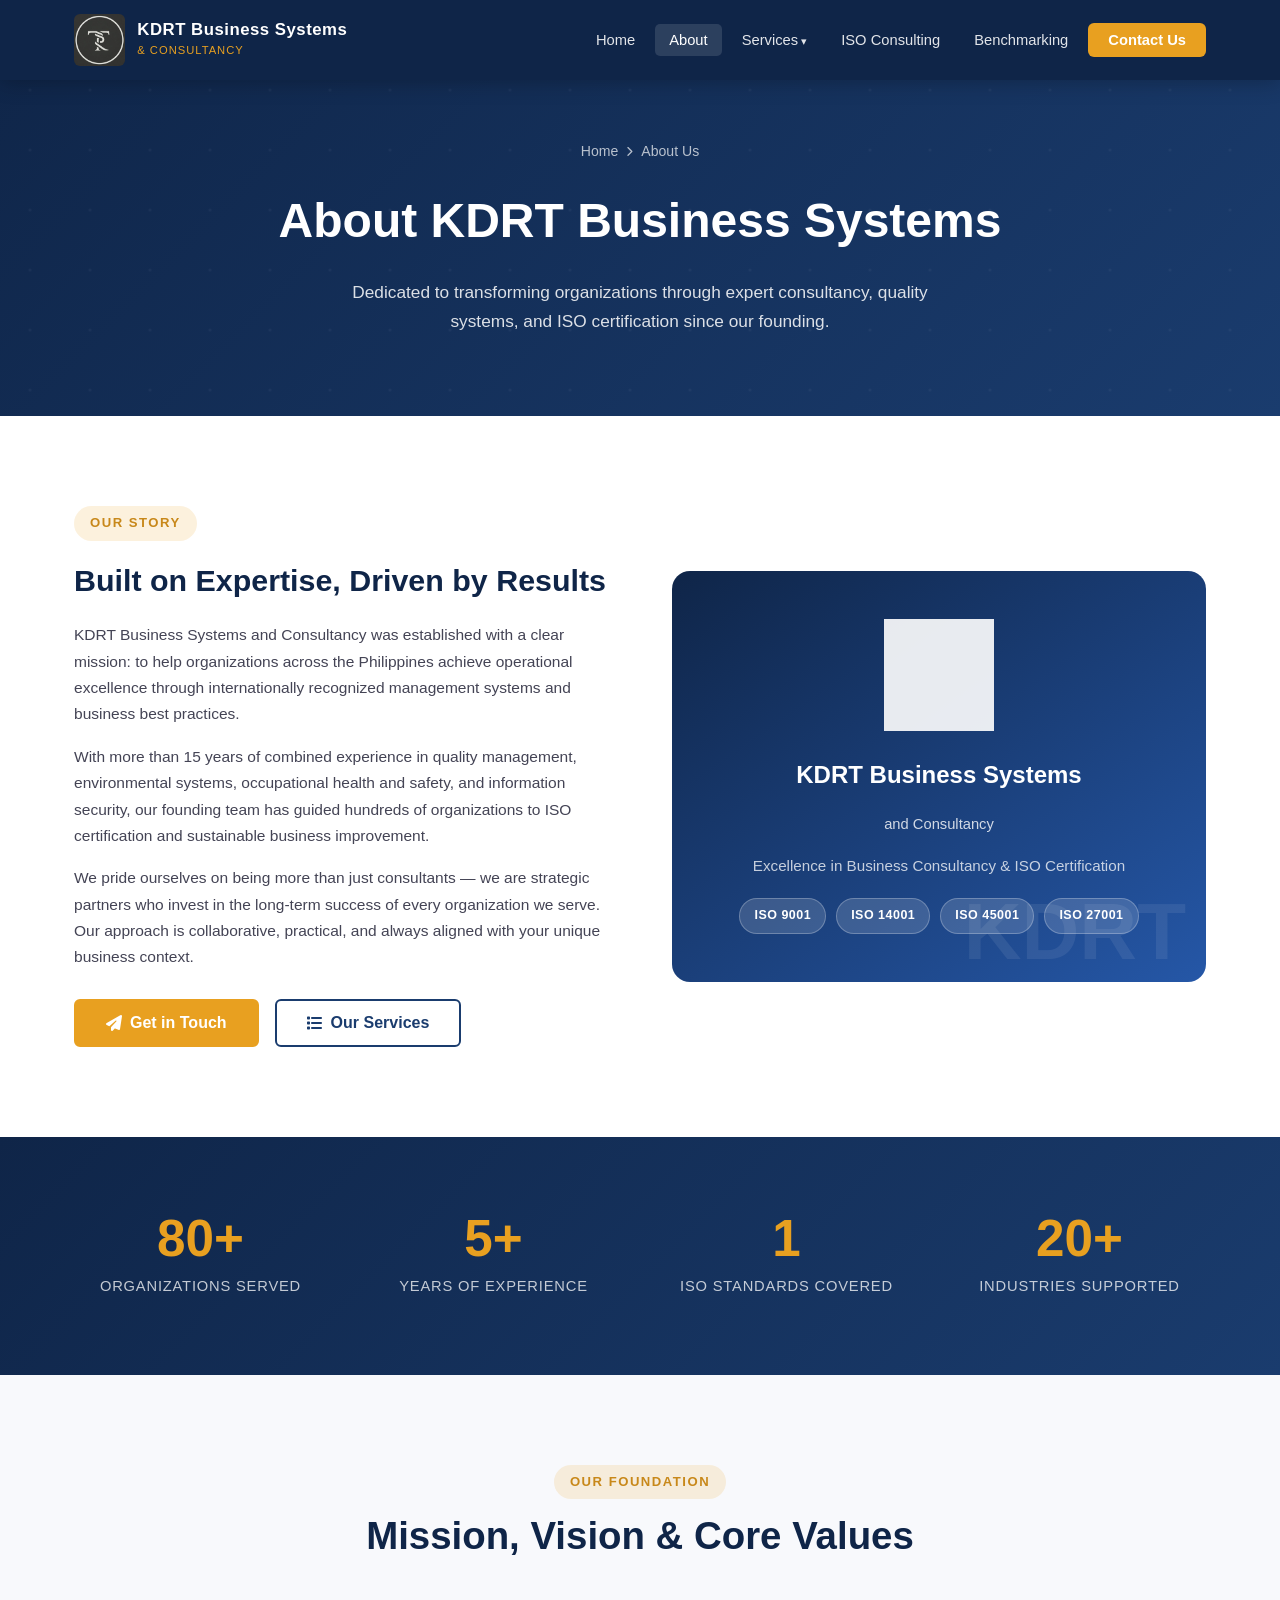
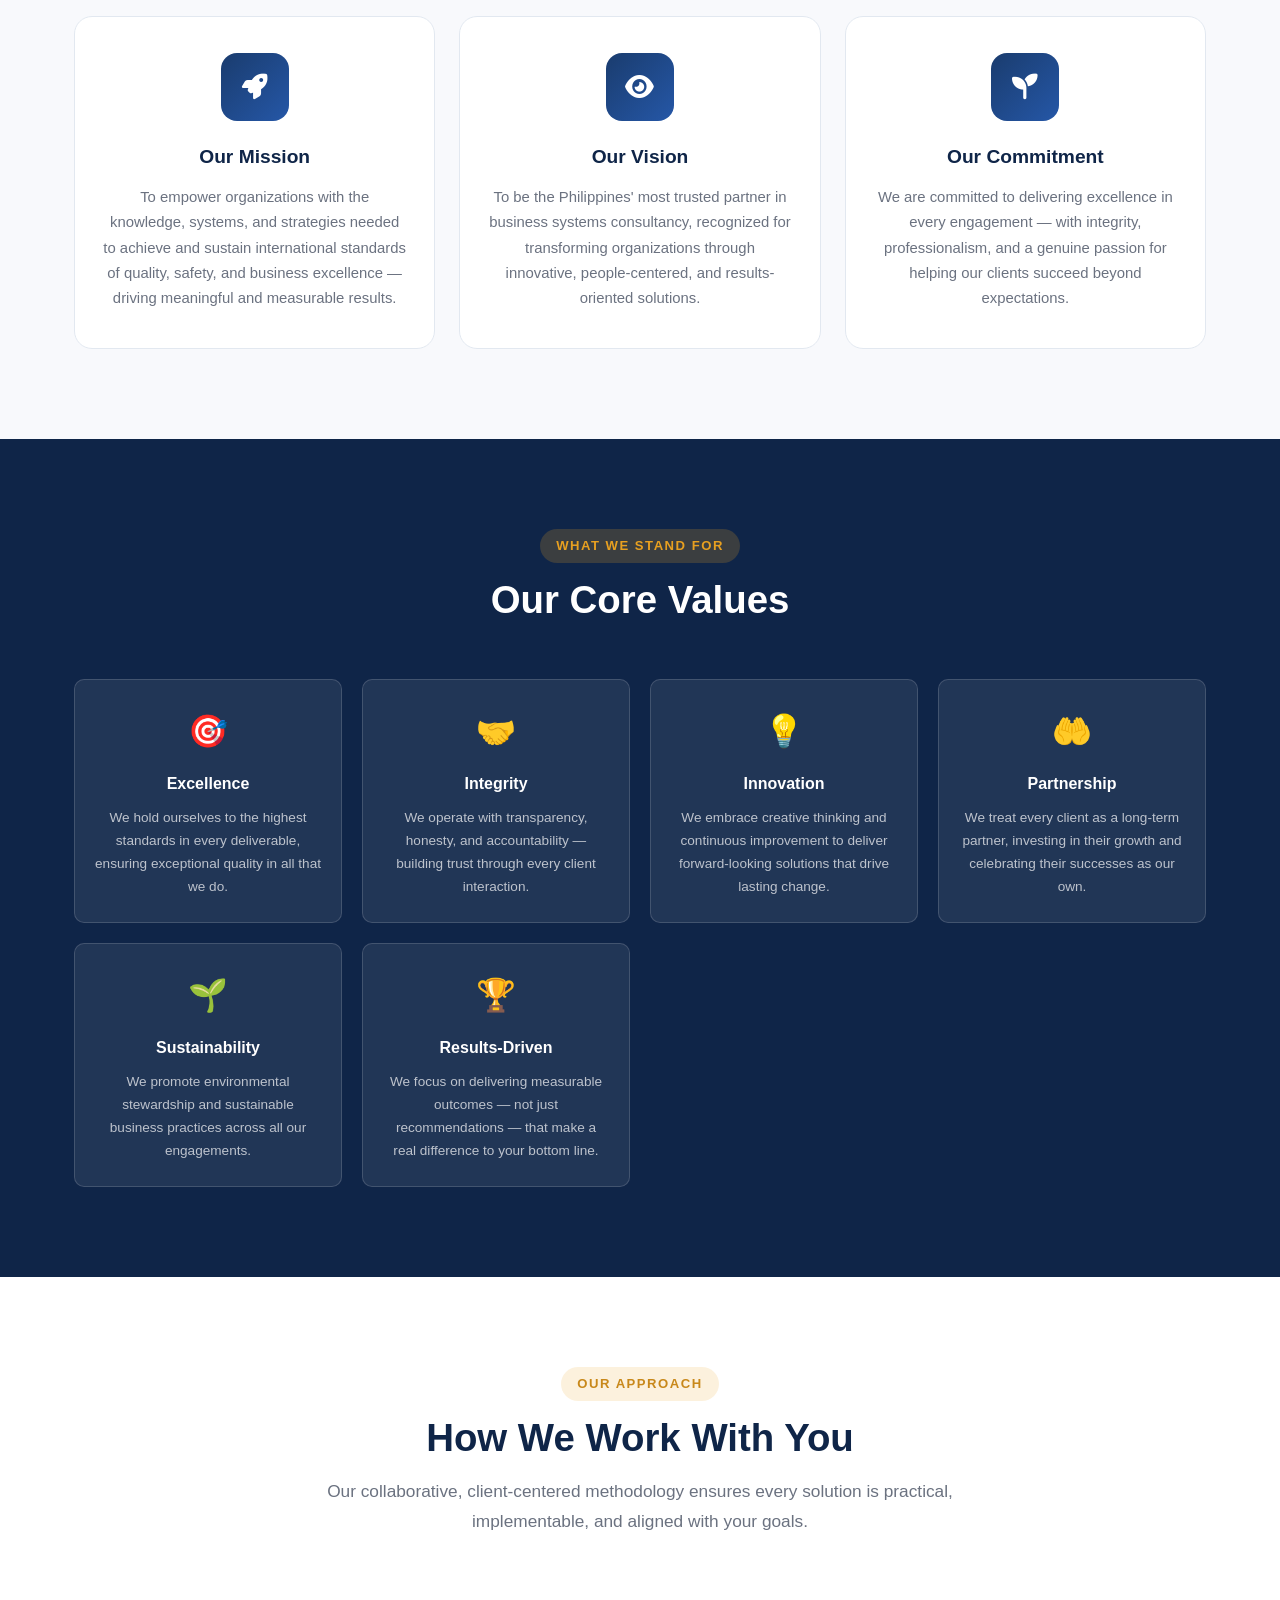
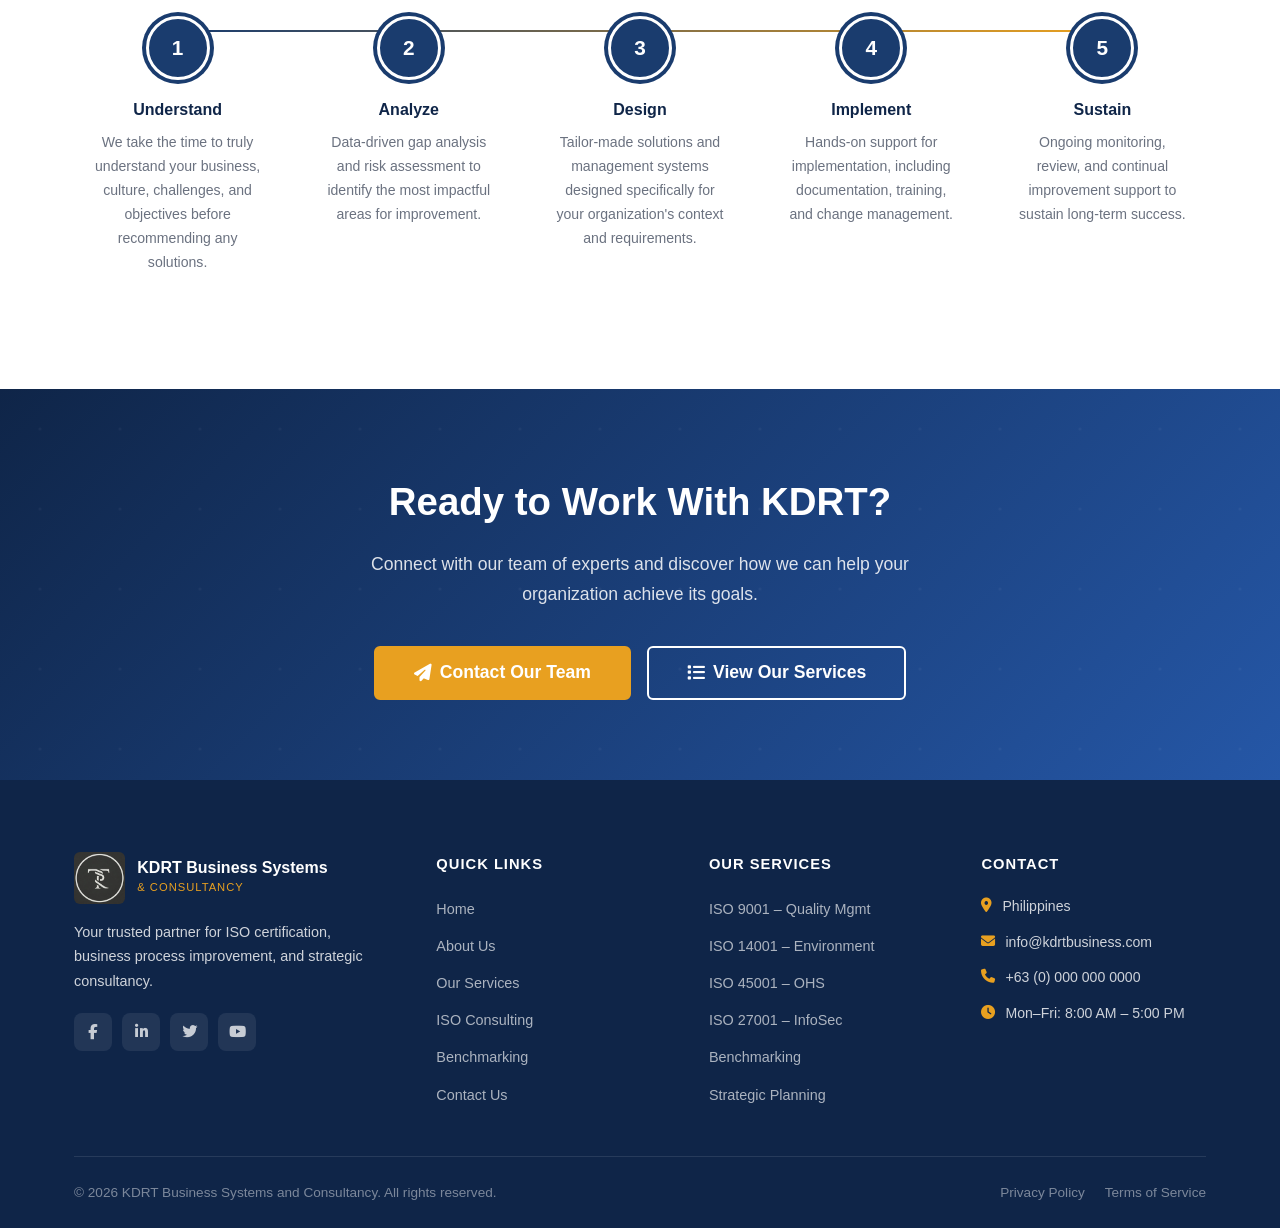
==== about.html @ 34bc0477 "Initial launch: KDRT Business Systems and Consultancy website - index.html: Homepage with hero, serv" ====
<!DOCTYPE html>
<html lang="en">
<head>
    <meta charset="UTF-8">
    <meta name="viewport" content="width=device-width, initial-scale=1.0">
    <title>About Us | KDRT Business Systems and Consultancy</title>
    <meta name="description" content="Learn about KDRT Business Systems and Consultancy — our story, mission, vision, values, and the expert team behind our success.">
    <link rel="icon" type="image/png" href="images/KDlogo.png">
    <link rel="stylesheet" href="css/style.css">
    <link rel="stylesheet" href="https://cdnjs.cloudflare.com/ajax/libs/font-awesome/6.5.0/css/all.min.css">
</head>
<body>

    <!-- NAVBAR -->
    <nav class="navbar solid" id="navbar">
        <div class="container">
            <div class="navbar-inner">
                <a href="index.html" class="navbar-brand">
                    <img src="images/KDlogo.png" alt="KDRT Logo" class="navbar-logo">
                    <div class="navbar-brand-text">
                        <span class="brand-name">KDRT Business Systems</span>
                        <span class="brand-tagline">&amp; Consultancy</span>
                    </div>
                </a>
                <ul class="nav-links">
                    <li><a href="index.html">Home</a></li>
                    <li><a href="about.html" class="active">About</a></li>
                    <li class="nav-item-dropdown">
                        <a href="services.html">Services</a>
                        <ul class="dropdown-menu">
                            <li><a href="services.html">All Services</a></li>
                            <li><a href="iso.html">ISO Certification</a></li>
                            <li><a href="benchmarking.html">Benchmarking</a></li>
                        </ul>
                    </li>
                    <li><a href="iso.html">ISO Consulting</a></li>
                    <li><a href="benchmarking.html">Benchmarking</a></li>
                    <li><a href="contact.html" class="nav-cta">Contact Us</a></li>
                </ul>
                <button class="mobile-menu-btn" aria-label="Toggle menu">
                    <span></span><span></span><span></span>
                </button>
            </div>
        </div>
    </nav>

    <!-- PAGE HERO -->
    <section class="page-hero">
        <div class="container">
            <div class="page-hero-inner">
                <div class="breadcrumb">
                    <a href="index.html">Home</a>
                    <i class="fas fa-chevron-right"></i>
                    <span>About Us</span>
                </div>
                <h1>About KDRT Business Systems</h1>
                <p>Dedicated to transforming organizations through expert consultancy, quality systems, and ISO certification since our founding.</p>
            </div>
        </div>
    </section>

    <!-- OUR STORY -->
    <section class="section">
        <div class="container">
            <div class="story-grid">
                <div class="story-text" data-animate="fadeInLeft">
                    <span class="section-label">Our Story</span>
                    <h2>Built on Expertise, Driven by Results</h2>
                    <p>KDRT Business Systems and Consultancy was established with a clear mission: to help organizations across the Philippines achieve operational excellence through internationally recognized management systems and business best practices.</p>
                    <p>With more than 15 years of combined experience in quality management, environmental systems, occupational health and safety, and information security, our founding team has guided hundreds of organizations to ISO certification and sustainable business improvement.</p>
                    <p>We pride ourselves on being more than just consultants — we are strategic partners who invest in the long-term success of every organization we serve. Our approach is collaborative, practical, and always aligned with your unique business context.</p>
                    <div style="display:flex; gap:16px; margin-top:28px; flex-wrap:wrap;">
                        <a href="contact.html" class="btn btn-primary"><i class="fas fa-paper-plane"></i> Get in Touch</a>
                        <a href="services.html" class="btn btn-outline-primary"><i class="fas fa-list"></i> Our Services</a>
                    </div>
                </div>
                <div data-animate="fadeInRight">
                    <div class="story-visual" style="position:relative; overflow:hidden;">
                        <img src="images/KDlogo.png" alt="KDRT Logo">
                        <h3>KDRT Business Systems</h3>
                        <p style="opacity:0.8; margin-top:6px;">and Consultancy</p>
                        <p style="margin-top:16px; font-size:0.95rem; opacity:0.75;">Excellence in Business Consultancy &amp; ISO Certification</p>
                        <div class="cert-badges">
                            <span class="cert-badge">ISO 9001</span>
                            <span class="cert-badge">ISO 14001</span>
                            <span class="cert-badge">ISO 45001</span>
                            <span class="cert-badge">ISO 27001</span>
                        </div>
                        <span style="font-size:5rem; font-weight:900; color:rgba(255,255,255,0.08); position:absolute; bottom:10px; right:20px; line-height:1;">KDRT</span>
                    </div>
                </div>
            </div>
        </div>
    </section>

    <!-- STATS -->
    <section class="stats-banner">
        <div class="container">
            <div class="stats-grid">
                <div class="stat-item" data-animate="fadeInUp">
                    <span class="stat-number" data-target="200">200+</span>
                    <span class="stat-label">Organizations Served</span>
                </div>
                <div class="stat-item" data-animate="fadeInUp">
                    <span class="stat-number" data-target="15">15+</span>
                    <span class="stat-label">Years of Experience</span>
                </div>
                <div class="stat-item" data-animate="fadeInUp">
                    <span class="stat-number" data-target="4">4</span>
                    <span class="stat-label">ISO Standards Covered</span>
                </div>
                <div class="stat-item" data-animate="fadeInUp">
                    <span class="stat-number" data-target="50">50+</span>
                    <span class="stat-label">Industries Supported</span>
                </div>
            </div>
        </div>
    </section>

    <!-- MISSION / VISION / VALUES -->
    <section class="section section-alt">
        <div class="container">
            <div class="section-header text-center">
                <span class="section-label">Our Foundation</span>
                <h2 class="section-title">Mission, Vision &amp; Core Values</h2>
            </div>
            <div class="mv-grid">
                <div class="mv-card" data-animate="fadeInUp">
                    <div class="mv-icon"><i class="fas fa-rocket"></i></div>
                    <h3>Our Mission</h3>
                    <p>To empower organizations with the knowledge, systems, and strategies needed to achieve and sustain international standards of quality, safety, and business excellence — driving meaningful and measurable results.</p>
                </div>
                <div class="mv-card" data-animate="fadeInUp">
                    <div class="mv-icon"><i class="fas fa-eye"></i></div>
                    <h3>Our Vision</h3>
                    <p>To be the Philippines' most trusted partner in business systems consultancy, recognized for transforming organizations through innovative, people-centered, and results-oriented solutions.</p>
                </div>
                <div class="mv-card" data-animate="fadeInUp">
                    <div class="mv-icon"><i class="fas fa-seedling"></i></div>
                    <h3>Our Commitment</h3>
                    <p>We are committed to delivering excellence in every engagement — with integrity, professionalism, and a genuine passion for helping our clients succeed beyond expectations.</p>
                </div>
            </div>
        </div>
    </section>

    <!-- CORE VALUES -->
    <section class="section section-dark">
        <div class="container">
            <div class="section-header text-center">
                <span class="section-label" style="background:rgba(232,160,32,0.2); color:var(--accent);">What We Stand For</span>
                <h2 class="section-title" style="color:var(--white);">Our Core Values</h2>
            </div>
            <div class="values-grid">
                <div class="value-card" data-animate="fadeInUp">
                    <div class="value-icon">🎯</div>
                    <h4>Excellence</h4>
                    <p>We hold ourselves to the highest standards in every deliverable, ensuring exceptional quality in all that we do.</p>
                </div>
                <div class="value-card" data-animate="fadeInUp">
                    <div class="value-icon">🤝</div>
                    <h4>Integrity</h4>
                    <p>We operate with transparency, honesty, and accountability — building trust through every client interaction.</p>
                </div>
                <div class="value-card" data-animate="fadeInUp">
                    <div class="value-icon">💡</div>
                    <h4>Innovation</h4>
                    <p>We embrace creative thinking and continuous improvement to deliver forward-looking solutions that drive lasting change.</p>
                </div>
                <div class="value-card" data-animate="fadeInUp">
                    <div class="value-icon">🤲</div>
                    <h4>Partnership</h4>
                    <p>We treat every client as a long-term partner, investing in their growth and celebrating their successes as our own.</p>
                </div>
                <div class="value-card" data-animate="fadeInUp">
                    <div class="value-icon">🌱</div>
                    <h4>Sustainability</h4>
                    <p>We promote environmental stewardship and sustainable business practices across all our engagements.</p>
                </div>
                <div class="value-card" data-animate="fadeInUp">
                    <div class="value-icon">🏆</div>
                    <h4>Results-Driven</h4>
                    <p>We focus on delivering measurable outcomes — not just recommendations — that make a real difference to your bottom line.</p>
                </div>
            </div>
        </div>
    </section>

    <!-- OUR APPROACH -->
    <section class="section">
        <div class="container">
            <div class="section-header text-center">
                <span class="section-label">Our Approach</span>
                <h2 class="section-title">How We Work With You</h2>
                <p class="section-desc">Our collaborative, client-centered methodology ensures every solution is practical, implementable, and aligned with your goals.</p>
            </div>
            <div class="process-steps">
                <div class="process-step" data-animate="fadeInUp">
                    <div class="step-number">1</div>
                    <h4>Understand</h4>
                    <p>We take the time to truly understand your business, culture, challenges, and objectives before recommending any solutions.</p>
                </div>
                <div class="process-step" data-animate="fadeInUp">
                    <div class="step-number">2</div>
                    <h4>Analyze</h4>
                    <p>Data-driven gap analysis and risk assessment to identify the most impactful areas for improvement.</p>
                </div>
                <div class="process-step" data-animate="fadeInUp">
                    <div class="step-number">3</div>
                    <h4>Design</h4>
                    <p>Tailor-made solutions and management systems designed specifically for your organization's context and requirements.</p>
                </div>
                <div class="process-step" data-animate="fadeInUp">
                    <div class="step-number">4</div>
                    <h4>Implement</h4>
                    <p>Hands-on support for implementation, including documentation, training, and change management.</p>
                </div>
                <div class="process-step" data-animate="fadeInUp">
                    <div class="step-number">5</div>
                    <h4>Sustain</h4>
                    <p>Ongoing monitoring, review, and continual improvement support to sustain long-term success.</p>
                </div>
            </div>
        </div>
    </section>

    <!-- CTA -->
    <section class="cta-banner">
        <div class="container">
            <div class="cta-banner-inner" data-animate="fadeInUp">
                <h2>Ready to Work With KDRT?</h2>
                <p>Connect with our team of experts and discover how we can help your organization achieve its goals.</p>
                <div class="cta-actions">
                    <a href="contact.html" class="btn btn-primary btn-lg">
                        <i class="fas fa-paper-plane"></i> Contact Our Team
                    </a>
                    <a href="services.html" class="btn btn-outline btn-lg">
                        <i class="fas fa-list"></i> View Our Services
                    </a>
                </div>
            </div>
        </div>
    </section>

    <!-- FOOTER -->
    <footer class="footer">
        <div class="container">
            <div class="footer-grid">
                <div class="footer-brand">
                    <div class="footer-logo-wrap">
                        <img src="images/KDlogo.png" alt="KDRT Logo" class="footer-logo">
                        <div>
                            <div class="footer-brand-name">KDRT Business Systems</div>
                            <div class="footer-brand-sub">&amp; Consultancy</div>
                        </div>
                    </div>
                    <p>Your trusted partner for ISO certification, business process improvement, and strategic consultancy.</p>
                    <div class="footer-social">
                        <a href="#" aria-label="Facebook"><i class="fab fa-facebook-f"></i></a>
                        <a href="#" aria-label="LinkedIn"><i class="fab fa-linkedin-in"></i></a>
                        <a href="#" aria-label="Twitter"><i class="fab fa-twitter"></i></a>
                        <a href="#" aria-label="YouTube"><i class="fab fa-youtube"></i></a>
                    </div>
                </div>
                <div class="footer-col">
                    <h4>Quick Links</h4>
                    <ul class="footer-links">
                        <li><a href="index.html">Home</a></li>
                        <li><a href="about.html">About Us</a></li>
                        <li><a href="services.html">Our Services</a></li>
                        <li><a href="iso.html">ISO Consulting</a></li>
                        <li><a href="benchmarking.html">Benchmarking</a></li>
                        <li><a href="contact.html">Contact Us</a></li>
                    </ul>
                </div>
                <div class="footer-col">
                    <h4>Our Services</h4>
                    <ul class="footer-links">
                        <li><a href="iso.html">ISO 9001 – Quality Mgmt</a></li>
                        <li><a href="iso.html">ISO 14001 – Environment</a></li>
                        <li><a href="iso.html">ISO 45001 – OHS</a></li>
                        <li><a href="iso.html">ISO 27001 – InfoSec</a></li>
                        <li><a href="benchmarking.html">Benchmarking</a></li>
                        <li><a href="services.html">Strategic Planning</a></li>
                    </ul>
                </div>
                <div class="footer-col">
                    <h4>Contact</h4>
                    <div class="footer-contact-items">
                        <div class="footer-contact-item"><i class="fas fa-map-marker-alt"></i><span>Philippines</span></div>
                        <div class="footer-contact-item"><i class="fas fa-envelope"></i><span>info@kdrtbusiness.com</span></div>
                        <div class="footer-contact-item"><i class="fas fa-phone"></i><span>+63 (0) 000 000 0000</span></div>
                        <div class="footer-contact-item"><i class="fas fa-clock"></i><span>Mon–Fri: 8:00 AM – 5:00 PM</span></div>
                    </div>
                </div>
            </div>
            <div class="footer-bottom">
                <span>&copy; 2026 KDRT Business Systems and Consultancy. All rights reserved.</span>
                <div class="footer-bottom-links">
                    <a href="#">Privacy Policy</a>
                    <a href="#">Terms of Service</a>
                </div>
            </div>
        </div>
    </footer>

    <script src="js/main.js"></script>
</body>
</html>
---- css/style.css ----
/* =====================================================
   KDRT Business Systems and Consultancy
   Main Stylesheet
   ===================================================== */

/* === CSS Variables === */
:root {
    --primary: #1a3c6e;
    --primary-dark: #0f2548;
    --primary-light: #2557a7;
    --accent: #e8a020;
    --accent-dark: #c8881a;
    --text-dark: #1a1a2e;
    --text-mid: #444455;
    --text-light: #6b7280;
    --white: #ffffff;
    --off-white: #f8f9fc;
    --border: #e2e8f0;
    --shadow: 0 4px 24px rgba(26, 60, 110, 0.10);
    --shadow-lg: 0 12px 40px rgba(26, 60, 110, 0.16);
    --radius: 10px;
    --radius-lg: 18px;
    --transition: 0.3s ease;
    --navbar-height: 80px;
    --font-main: 'Segoe UI', 'Helvetica Neue', Arial, sans-serif;
}

/* === Reset & Base === */
*, *::before, *::after { box-sizing: border-box; margin: 0; padding: 0; }

html { scroll-behavior: smooth; font-size: 16px; }

body {
    font-family: var(--font-main);
    color: var(--text-dark);
    background: var(--white);
    line-height: 1.7;
    overflow-x: hidden;
}

a { color: inherit; text-decoration: none; transition: color var(--transition); }
img { max-width: 100%; display: block; }
ul { list-style: none; }
button { cursor: pointer; font-family: inherit; }

/* === Utility === */
.container { max-width: 1180px; margin: 0 auto; padding: 0 24px; }
.section { padding: 90px 0; }
.section-sm { padding: 60px 0; }
.section-dark { background: var(--primary-dark); color: var(--white); }
.section-alt { background: var(--off-white); }
.text-center { text-align: center; }
.text-accent { color: var(--accent); }
.text-primary { color: var(--primary); }
.fw-bold { font-weight: 700; }

.btn {
    display: inline-flex;
    align-items: center;
    gap: 8px;
    padding: 14px 30px;
    border-radius: 6px;
    font-size: 1rem;
    font-weight: 600;
    transition: all var(--transition);
    border: 2px solid transparent;
    line-height: 1;
}
.btn-primary {
    background: var(--accent);
    color: var(--white);
    border-color: var(--accent);
}
.btn-primary:hover { background: var(--accent-dark); border-color: var(--accent-dark); transform: translateY(-2px); box-shadow: 0 6px 20px rgba(232,160,32,0.35); }
.btn-outline {
    background: transparent;
    color: var(--white);
    border-color: var(--white);
}
.btn-outline:hover { background: var(--white); color: var(--primary); transform: translateY(-2px); }
.btn-outline-primary {
    background: transparent;
    color: var(--primary);
    border-color: var(--primary);
}
.btn-outline-primary:hover { background: var(--primary); color: var(--white); transform: translateY(-2px); }
.btn-lg { padding: 16px 38px; font-size: 1.1rem; }
.btn-sm { padding: 10px 22px; font-size: 0.9rem; }

/* Section Header */
.section-header { margin-bottom: 56px; }
.section-label {
    display: inline-block;
    background: rgba(232,160,32,0.15);
    color: var(--accent-dark);
    font-size: 0.82rem;
    font-weight: 700;
    letter-spacing: 1.5px;
    text-transform: uppercase;
    padding: 6px 16px;
    border-radius: 30px;
    margin-bottom: 14px;
}
.section-title {
    font-size: clamp(1.8rem, 3vw, 2.5rem);
    font-weight: 800;
    color: var(--primary-dark);
    line-height: 1.2;
    margin-bottom: 16px;
}
.section-desc {
    font-size: 1.08rem;
    color: var(--text-light);
    max-width: 640px;
}
.section-header.text-center .section-desc { margin: 0 auto; }

/* === Animations === */
@keyframes fadeInUp { from { opacity: 0; transform: translateY(30px); } to { opacity: 1; transform: translateY(0); } }
@keyframes fadeInLeft { from { opacity: 0; transform: translateX(-30px); } to { opacity: 1; transform: translateX(0); } }
@keyframes fadeInRight { from { opacity: 0; transform: translateX(30px); } to { opacity: 1; transform: translateX(0); } }
@keyframes fadeIn { from { opacity: 0; } to { opacity: 1; } }
@keyframes slideInRight { from { opacity: 0; transform: translateX(60px); } to { opacity: 1; transform: translateX(0); } }
@keyframes fadeOut { from { opacity: 1; } to { opacity: 0; } }
@keyframes pulse { 0%, 100% { transform: scale(1); } 50% { transform: scale(1.05); } }
@keyframes float { 0%, 100% { transform: translateY(0); } 50% { transform: translateY(-12px); } }

[data-animate] { opacity: 0; }
.animate-fadeInUp { animation: fadeInUp 0.7s ease forwards; }
.animate-fadeInLeft { animation: fadeInLeft 0.7s ease forwards; }
.animate-fadeInRight { animation: fadeInRight 0.7s ease forwards; }
.animate-fadeIn { animation: fadeIn 0.7s ease forwards; }

/* === Navbar === */
.navbar {
    position: fixed;
    top: 0; left: 0; right: 0;
    height: var(--navbar-height);
    z-index: 1000;
    background: transparent;
    transition: background var(--transition), box-shadow var(--transition);
}
.navbar.scrolled, .navbar.solid {
    background: var(--primary-dark);
    box-shadow: 0 2px 20px rgba(0,0,0,0.25);
}
.navbar-inner {
    display: flex;
    align-items: center;
    justify-content: space-between;
    height: var(--navbar-height);
}
.navbar-brand {
    display: flex;
    align-items: center;
    gap: 12px;
}
.navbar-logo {
    height: 52px;
    width: auto;
    border-radius: 6px;
}
.navbar-brand-text { display: flex; flex-direction: column; }
.brand-name {
    font-size: 1.05rem;
    font-weight: 800;
    color: var(--white);
    line-height: 1.2;
    letter-spacing: 0.5px;
}
.brand-tagline {
    font-size: 0.7rem;
    color: var(--accent);
    font-weight: 500;
    letter-spacing: 1px;
    text-transform: uppercase;
}
.nav-links {
    display: flex;
    align-items: center;
    gap: 6px;
}
.nav-links a {
    color: rgba(255,255,255,0.88);
    font-size: 0.92rem;
    font-weight: 500;
    padding: 8px 14px;
    border-radius: 5px;
    transition: all var(--transition);
}
.nav-links a:hover, .nav-links a.active {
    color: var(--white);
    background: rgba(255,255,255,0.12);
}
.nav-cta {
    background: var(--accent) !important;
    color: var(--white) !important;
    border-radius: 6px !important;
    padding: 9px 20px !important;
    font-weight: 600 !important;
}
.nav-cta:hover { background: var(--accent-dark) !important; }
.mobile-menu-btn {
    display: none;
    flex-direction: column;
    gap: 5px;
    background: none;
    border: none;
    padding: 8px;
}
.mobile-menu-btn span {
    display: block;
    width: 24px;
    height: 2px;
    background: var(--white);
    border-radius: 2px;
    transition: all var(--transition);
}

/* Dropdown */
.nav-item-dropdown { position: relative; }
.nav-item-dropdown > a::after { content: ' ▾'; font-size: 0.7rem; }
.dropdown-menu {
    position: absolute;
    top: calc(100% + 8px);
    left: 0;
    background: var(--primary-dark);
    border-radius: var(--radius);
    min-width: 210px;
    box-shadow: var(--shadow-lg);
    padding: 8px 0;
    opacity: 0;
    visibility: hidden;
    transform: translateY(10px);
    transition: all var(--transition);
    z-index: 100;
}
.nav-item-dropdown:hover .dropdown-menu {
    opacity: 1;
    visibility: visible;
    transform: translateY(0);
}
.dropdown-menu a {
    display: block;
    padding: 10px 20px;
    font-size: 0.9rem;
    color: rgba(255,255,255,0.85);
    border-radius: 0;
}
.dropdown-menu a:hover { background: rgba(255,255,255,0.1); color: var(--white); }

/* === Hero === */
.hero {
    min-height: 100vh;
    background: linear-gradient(135deg, var(--primary-dark) 0%, var(--primary) 60%, #1a5490 100%);
    display: flex;
    align-items: center;
    position: relative;
    overflow: hidden;
    padding-top: var(--navbar-height);
}
.hero::before {
    content: '';
    position: absolute;
    inset: 0;
    background: url("data:image/svg+xml,%3Csvg width='60' height='60' viewBox='0 0 60 60' xmlns='http://www.w3.org/2000/svg'%3E%3Cg fill='none' fill-rule='evenodd'%3E%3Cg fill='%23ffffff' fill-opacity='0.03'%3E%3Ccircle cx='30' cy='30' r='2'/%3E%3C/g%3E%3C/g%3E%3C/svg%3E");
}
.hero-shape {
    position: absolute;
    right: -100px;
    top: -100px;
    width: 600px;
    height: 600px;
    background: rgba(255,255,255,0.04);
    border-radius: 50%;
    pointer-events: none;
}
.hero-shape-2 {
    position: absolute;
    left: -150px;
    bottom: -150px;
    width: 500px;
    height: 500px;
    background: rgba(232,160,32,0.06);
    border-radius: 50%;
}
.hero-content {
    display: grid;
    grid-template-columns: 1fr 1fr;
    gap: 64px;
    align-items: center;
    position: relative;
    z-index: 1;
    padding: 80px 0;
}
.hero-badge {
    display: inline-flex;
    align-items: center;
    gap: 8px;
    background: rgba(232,160,32,0.18);
    color: var(--accent);
    font-size: 0.78rem;
    font-weight: 700;
    letter-spacing: 1.5px;
    text-transform: uppercase;
    padding: 7px 16px;
    border-radius: 30px;
    margin-bottom: 20px;
    border: 1px solid rgba(232,160,32,0.3);
}
.hero-badge i { font-size: 0.9rem; }
.hero-title {
    font-size: clamp(2.2rem, 4vw, 3.4rem);
    font-weight: 900;
    color: var(--white);
    line-height: 1.15;
    margin-bottom: 22px;
}
.hero-title span { color: var(--accent); }
.hero-desc {
    font-size: 1.1rem;
    color: rgba(255,255,255,0.8);
    margin-bottom: 36px;
    max-width: 520px;
}
.hero-actions {
    display: flex;
    gap: 16px;
    flex-wrap: wrap;
    margin-bottom: 44px;
}
.hero-stats {
    display: flex;
    gap: 32px;
    flex-wrap: wrap;
}
.hero-stat { text-align: center; }
.hero-stat-num {
    font-size: 2rem;
    font-weight: 800;
    color: var(--accent);
    line-height: 1;
    display: block;
}
.hero-stat-label {
    font-size: 0.78rem;
    color: rgba(255,255,255,0.65);
    text-transform: uppercase;
    letter-spacing: 0.8px;
    margin-top: 4px;
    display: block;
}
.hero-visual {
    display: flex;
    justify-content: center;
    align-items: center;
    animation: float 5s ease-in-out infinite;
}
.hero-card-stack {
    position: relative;
    width: 360px;
    height: 400px;
}
.hero-card {
    position: absolute;
    background: rgba(255,255,255,0.08);
    backdrop-filter: blur(10px);
    border: 1px solid rgba(255,255,255,0.15);
    border-radius: var(--radius-lg);
    padding: 28px;
    color: var(--white);
}
.hero-card-main {
    bottom: 0; left: 0; right: 0;
    z-index: 2;
}
.hero-card-back {
    top: 0; right: 0;
    width: 80%;
    z-index: 1;
    opacity: 0.6;
    transform: rotate(5deg);
}
.hero-card-icon {
    width: 52px;
    height: 52px;
    background: var(--accent);
    border-radius: 12px;
    display: flex;
    align-items: center;
    justify-content: center;
    font-size: 1.4rem;
    margin-bottom: 16px;
}
.hero-card h3 { font-size: 1.1rem; font-weight: 700; margin-bottom: 8px; }
.hero-card p { font-size: 0.88rem; opacity: 0.8; }
.hero-card-badges { display: flex; flex-wrap: wrap; gap: 8px; margin-top: 14px; }
.hero-card-badge {
    background: rgba(255,255,255,0.15);
    color: var(--white);
    font-size: 0.73rem;
    font-weight: 600;
    padding: 4px 12px;
    border-radius: 20px;
    letter-spacing: 0.5px;
}

/* === Clients/Trust Bar === */
.trust-bar {
    background: var(--off-white);
    padding: 28px 0;
    border-bottom: 1px solid var(--border);
}
.trust-bar-inner {
    display: flex;
    align-items: center;
    gap: 32px;
    flex-wrap: wrap;
    justify-content: center;
}
.trust-label {
    font-size: 0.82rem;
    font-weight: 700;
    color: var(--text-light);
    text-transform: uppercase;
    letter-spacing: 1px;
    white-space: nowrap;
}
.trust-items {
    display: flex;
    align-items: center;
    gap: 36px;
    flex-wrap: wrap;
    justify-content: center;
}
.trust-item {
    font-weight: 700;
    font-size: 0.92rem;
    color: var(--text-mid);
    display: flex;
    align-items: center;
    gap: 8px;
    opacity: 0.7;
    transition: opacity var(--transition);
}
.trust-item:hover { opacity: 1; }
.trust-item i { color: var(--accent); }

/* === Services === */
.services-grid {
    display: grid;
    grid-template-columns: repeat(auto-fill, minmax(300px, 1fr));
    gap: 28px;
}
.service-card {
    background: var(--white);
    border: 1px solid var(--border);
    border-radius: var(--radius-lg);
    padding: 32px 28px;
    transition: all var(--transition);
    position: relative;
    overflow: hidden;
}
.service-card::before {
    content: '';
    position: absolute;
    top: 0; left: 0; right: 0;
    height: 4px;
    background: linear-gradient(90deg, var(--primary), var(--accent));
    transform: scaleX(0);
    transform-origin: left;
    transition: transform var(--transition);
}
.service-card:hover { transform: translateY(-6px); box-shadow: var(--shadow-lg); border-color: transparent; }
.service-card:hover::before { transform: scaleX(1); }
.service-icon {
    width: 60px;
    height: 60px;
    background: linear-gradient(135deg, var(--primary-light), var(--primary));
    border-radius: 14px;
    display: flex;
    align-items: center;
    justify-content: center;
    font-size: 1.5rem;
    color: var(--white);
    margin-bottom: 20px;
    transition: transform var(--transition);
}
.service-card:hover .service-icon { transform: scale(1.1) rotate(-5deg); }
.service-card h3 { font-size: 1.15rem; font-weight: 700; color: var(--primary-dark); margin-bottom: 10px; }
.service-card p { font-size: 0.92rem; color: var(--text-light); margin-bottom: 18px; }
.service-card .learn-more {
    color: var(--primary-light);
    font-size: 0.9rem;
    font-weight: 600;
    display: inline-flex;
    align-items: center;
    gap: 6px;
    transition: gap var(--transition);
}
.service-card:hover .learn-more { gap: 10px; }

/* === Why Choose Us === */
.why-grid {
    display: grid;
    grid-template-columns: 1fr 1fr;
    gap: 64px;
    align-items: center;
}
.why-list { margin-top: 28px; display: flex; flex-direction: column; gap: 20px; }
.why-item { display: flex; gap: 18px; align-items: flex-start; }
.why-item-icon {
    width: 48px;
    height: 48px;
    min-width: 48px;
    background: rgba(26,60,110,0.1);
    border-radius: 10px;
    display: flex;
    align-items: center;
    justify-content: center;
    font-size: 1.2rem;
    color: var(--primary);
}
.why-item-text h4 { font-size: 1rem; font-weight: 700; color: var(--primary-dark); margin-bottom: 4px; }
.why-item-text p { font-size: 0.9rem; color: var(--text-light); }
.why-image-wrapper {
    position: relative;
    border-radius: var(--radius-lg);
    overflow: hidden;
}
.why-image-placeholder {
    background: linear-gradient(135deg, var(--primary-dark) 0%, var(--primary-light) 100%);
    border-radius: var(--radius-lg);
    padding: 56px 40px;
    color: var(--white);
    display: flex;
    flex-direction: column;
    align-items: center;
    justify-content: center;
    text-align: center;
    min-height: 420px;
    position: relative;
    overflow: hidden;
}
.why-image-placeholder::before {
    content: '';
    position: absolute;
    top: -60px; right: -60px;
    width: 260px; height: 260px;
    background: rgba(255,255,255,0.07);
    border-radius: 50%;
}
.why-icon-big {
    font-size: 5rem;
    opacity: 0.25;
    position: absolute;
    right: 30px;
    bottom: 30px;
}
.why-placeholder-content { position: relative; z-index: 1; }
.why-placeholder-content .logo-large {
    width: 100px;
    height: auto;
    margin: 0 auto 24px;
    filter: brightness(0) invert(1);
    opacity: 0.9;
}
.why-placeholder-content h2 { font-size: 1.6rem; font-weight: 800; margin-bottom: 12px; }
.why-placeholder-content p { font-size: 0.95rem; opacity: 0.8; }
.cert-badges {
    display: flex;
    flex-wrap: wrap;
    gap: 10px;
    margin-top: 20px;
    justify-content: center;
}
.cert-badge {
    background: rgba(255,255,255,0.15);
    border: 1px solid rgba(255,255,255,0.25);
    color: var(--white);
    font-size: 0.78rem;
    font-weight: 700;
    padding: 6px 14px;
    border-radius: 20px;
    letter-spacing: 0.5px;
}

/* === Stats === */
.stats-banner {
    background: linear-gradient(135deg, var(--primary-dark), var(--primary));
    padding: 60px 0;
    color: var(--white);
}
.stats-grid { display: grid; grid-template-columns: repeat(4,1fr); gap: 40px; text-align: center; }
.stat-item { padding: 16px; }
.stat-number {
    font-size: clamp(2.4rem, 4vw, 3.2rem);
    font-weight: 900;
    color: var(--accent);
    line-height: 1;
    display: block;
    margin-bottom: 8px;
}
.stat-label { font-size: 0.92rem; color: rgba(255,255,255,0.75); text-transform: uppercase; letter-spacing: 0.8px; }

/* === Process === */
.process-steps {
    display: grid;
    grid-template-columns: repeat(auto-fit, minmax(200px, 1fr));
    gap: 24px;
    position: relative;
}
.process-steps::before {
    content: '';
    position: absolute;
    top: 38px;
    left: 10%;
    right: 10%;
    height: 2px;
    background: linear-gradient(90deg, var(--primary), var(--accent));
    z-index: 0;
}
.process-step {
    text-align: center;
    padding: 24px 20px;
    position: relative;
    z-index: 1;
}
.step-number {
    width: 64px;
    height: 64px;
    background: var(--primary);
    border: 3px solid var(--white);
    box-shadow: 0 0 0 4px var(--primary);
    color: var(--white);
    border-radius: 50%;
    display: flex;
    align-items: center;
    justify-content: center;
    font-size: 1.3rem;
    font-weight: 800;
    margin: 0 auto 16px;
    position: relative;
    z-index: 1;
    transition: background var(--transition), transform var(--transition);
}
.process-step:hover .step-number { background: var(--accent); transform: scale(1.1); }
.process-step h4 { font-size: 1rem; font-weight: 700; color: var(--primary-dark); margin-bottom: 8px; }
.process-step p { font-size: 0.88rem; color: var(--text-light); }

/* === ISO Section === */
.iso-grid { display: grid; grid-template-columns: repeat(auto-fill, minmax(260px, 1fr)); gap: 24px; }
.iso-card {
    background: var(--white);
    border: 1px solid var(--border);
    border-radius: var(--radius-lg);
    padding: 28px;
    transition: all var(--transition);
    display: flex;
    flex-direction: column;
    gap: 14px;
}
.iso-card:hover { transform: translateY(-4px); box-shadow: var(--shadow); }
.iso-badge {
    display: inline-block;
    background: var(--primary);
    color: var(--white);
    font-weight: 800;
    font-size: 1rem;
    padding: 8px 18px;
    border-radius: 8px;
    width: fit-content;
}
.iso-card h4 { font-size: 1.05rem; font-weight: 700; color: var(--primary-dark); }
.iso-card p { font-size: 0.88rem; color: var(--text-light); flex: 1; }

/* === Testimonials === */
.testimonials-slider { display: grid; grid-template-columns: repeat(auto-fill, minmax(300px, 1fr)); gap: 24px; }
.testimonial-card {
    background: var(--white);
    border: 1px solid var(--border);
    border-radius: var(--radius-lg);
    padding: 32px 28px;
    transition: box-shadow var(--transition);
}
.testimonial-card:hover { box-shadow: var(--shadow); }
.stars { color: var(--accent); font-size: 1rem; margin-bottom: 14px; letter-spacing: 2px; }
.testimonial-card blockquote {
    font-size: 0.95rem;
    color: var(--text-mid);
    font-style: italic;
    margin-bottom: 20px;
    line-height: 1.7;
}
.testimonial-card blockquote::before { content: '\201C'; font-size: 2.5rem; color: var(--accent); line-height: 0.5; vertical-align: -0.5em; margin-right: 4px; }
.testimonial-author { display: flex; align-items: center; gap: 14px; border-top: 1px solid var(--border); padding-top: 16px; }
.author-avatar {
    width: 46px;
    height: 46px;
    border-radius: 50%;
    background: linear-gradient(135deg, var(--primary), var(--primary-light));
    display: flex;
    align-items: center;
    justify-content: center;
    color: var(--white);
    font-weight: 700;
    font-size: 1.1rem;
    flex-shrink: 0;
}
.author-info strong { display: block; font-size: 0.92rem; font-weight: 700; color: var(--primary-dark); }
.author-info span { font-size: 0.8rem; color: var(--text-light); }

/* === FAQ === */
.faq-list { max-width: 780px; margin: 0 auto; display: flex; flex-direction: column; gap: 12px; }
.faq-item {
    border: 1px solid var(--border);
    border-radius: var(--radius);
    overflow: hidden;
    transition: box-shadow var(--transition);
}
.faq-item.active { box-shadow: var(--shadow); border-color: var(--primary); }
.faq-question {
    width: 100%;
    background: none;
    border: none;
    padding: 20px 24px;
    text-align: left;
    font-size: 1rem;
    font-weight: 600;
    color: var(--primary-dark);
    display: flex;
    justify-content: space-between;
    align-items: center;
    gap: 16px;
}
.faq-question .faq-icon { color: var(--primary); font-size: 0.85rem; transition: transform var(--transition); }
.faq-item.active .faq-icon { transform: rotate(180deg); }
.faq-answer {
    max-height: 0;
    overflow: hidden;
    transition: max-height 0.4s ease, padding 0.4s ease;
    padding: 0 24px;
    font-size: 0.95rem;
    color: var(--text-mid);
}
.faq-item.active .faq-answer { max-height: 300px; padding: 0 24px 20px; }

/* === CTA Banner === */
.cta-banner {
    background: linear-gradient(135deg, var(--primary-dark), var(--primary-light));
    color: var(--white);
    text-align: center;
    padding: 80px 0;
    position: relative;
    overflow: hidden;
}
.cta-banner::before {
    content: '';
    position: absolute;
    inset: 0;
    background: url("data:image/svg+xml,%3Csvg width='80' height='80' viewBox='0 0 80 80' xmlns='http://www.w3.org/2000/svg'%3E%3Cg fill='none'%3E%3Ccircle cx='40' cy='40' r='1.5' fill='%23ffffff' fill-opacity='0.04'/%3E%3C/g%3E%3C/svg%3E");
}
.cta-banner-inner { position: relative; z-index: 1; }
.cta-banner h2 { font-size: clamp(1.8rem, 3vw, 2.6rem); font-weight: 800; margin-bottom: 16px; }
.cta-banner p { font-size: 1.1rem; opacity: 0.85; max-width: 600px; margin: 0 auto 36px; }
.cta-actions { display: flex; gap: 16px; justify-content: center; flex-wrap: wrap; }

/* === Contact === */
.contact-grid { display: grid; grid-template-columns: 1fr 1.6fr; gap: 56px; align-items: start; }
.contact-info { display: flex; flex-direction: column; gap: 24px; }
.contact-card {
    background: var(--off-white);
    border-radius: var(--radius-lg);
    padding: 28px;
}
.contact-card h3 { font-size: 1.2rem; font-weight: 800; color: var(--primary-dark); margin-bottom: 6px; }
.contact-card p { font-size: 0.95rem; color: var(--text-light); margin-bottom: 24px; }
.contact-items { display: flex; flex-direction: column; gap: 16px; }
.contact-item { display: flex; align-items: flex-start; gap: 14px; }
.contact-item-icon {
    width: 42px;
    height: 42px;
    min-width: 42px;
    background: var(--primary);
    border-radius: 10px;
    display: flex;
    align-items: center;
    justify-content: center;
    color: var(--white);
    font-size: 1rem;
}
.contact-item-info strong { display: block; font-size: 0.8rem; color: var(--text-light); text-transform: uppercase; letter-spacing: 0.7px; margin-bottom: 2px; }
.contact-item-info span { font-size: 0.95rem; color: var(--text-dark); font-weight: 500; }
.contact-social { display: flex; gap: 12px; margin-top: 8px; }
.social-link {
    width: 40px;
    height: 40px;
    border-radius: 50%;
    background: var(--primary);
    color: var(--white);
    display: flex;
    align-items: center;
    justify-content: center;
    font-size: 1rem;
    transition: all var(--transition);
}
.social-link:hover { background: var(--accent); transform: translateY(-3px); }

/* Contact Form */
.contact-form-card {
    background: var(--white);
    border: 1px solid var(--border);
    border-radius: var(--radius-lg);
    padding: 40px;
    box-shadow: var(--shadow);
}
.contact-form-card h3 { font-size: 1.4rem; font-weight: 800; color: var(--primary-dark); margin-bottom: 6px; }
.contact-form-card > p { font-size: 0.95rem; color: var(--text-light); margin-bottom: 28px; }
.form { display: flex; flex-direction: column; gap: 18px; }
.form-row { display: grid; grid-template-columns: 1fr 1fr; gap: 18px; }
.form-group { display: flex; flex-direction: column; gap: 6px; }
.form-group label { font-size: 0.875rem; font-weight: 600; color: var(--text-dark); }
.form-group input,
.form-group select,
.form-group textarea {
    padding: 12px 16px;
    border: 1.5px solid var(--border);
    border-radius: 7px;
    font-size: 0.95rem;
    font-family: inherit;
    color: var(--text-dark);
    transition: border-color var(--transition), box-shadow var(--transition);
    outline: none;
    background: var(--white);
}
.form-group input:focus,
.form-group select:focus,
.form-group textarea:focus {
    border-color: var(--primary);
    box-shadow: 0 0 0 3px rgba(26,60,110,0.1);
}
.form-group textarea { resize: vertical; min-height: 130px; }
.form-info { font-size: 0.82rem; color: var(--text-light); }

/* === About Page === */
.page-hero {
    background: linear-gradient(135deg, var(--primary-dark) 0%, var(--primary) 100%);
    padding: 140px 0 80px;
    color: var(--white);
    text-align: center;
    position: relative;
    overflow: hidden;
}
.page-hero::before {
    content: '';
    position: absolute;
    inset: 0;
    background: url("data:image/svg+xml,%3Csvg width='60' height='60' viewBox='0 0 60 60' xmlns='http://www.w3.org/2000/svg'%3E%3Cg fill='none'%3E%3Ccircle cx='30' cy='30' r='1.5' fill='%23ffffff' fill-opacity='0.04'/%3E%3C/g%3E%3C/svg%3E");
}
.page-hero-inner { position: relative; z-index: 1; }
.breadcrumb {
    display: flex;
    align-items: center;
    justify-content: center;
    gap: 8px;
    font-size: 0.88rem;
    color: rgba(255,255,255,0.7);
    margin-bottom: 16px;
}
.breadcrumb a { color: rgba(255,255,255,0.7); }
.breadcrumb a:hover { color: var(--white); }
.breadcrumb i { font-size: 0.65rem; }
.page-hero h1 { font-size: clamp(2rem, 4vw, 3rem); font-weight: 900; margin-bottom: 16px; }
.page-hero p { font-size: 1.08rem; opacity: 0.85; max-width: 600px; margin: 0 auto; }

/* About Story */
.story-grid { display: grid; grid-template-columns: 1fr 1fr; gap: 64px; align-items: center; }
.story-text h2 { font-size: 1.9rem; font-weight: 800; color: var(--primary-dark); margin-bottom: 16px; }
.story-text p { font-size: 0.97rem; color: var(--text-mid); margin-bottom: 16px; }
.story-visual {
    background: linear-gradient(145deg, var(--primary-dark), var(--primary-light));
    border-radius: var(--radius-lg);
    padding: 48px 36px;
    color: var(--white);
    text-align: center;
    min-height: 380px;
    display: flex;
    flex-direction: column;
    align-items: center;
    justify-content: center;
}
.story-visual img { width: 110px; height: auto; margin: 0 auto 24px; filter: brightness(0) invert(1); opacity: 0.9; }
.story-visual h3 { font-size: 1.5rem; font-weight: 800; margin-bottom: 10px; }
.story-visual p { font-size: 0.92rem; opacity: 0.8; }
.story-year {
    font-size: 5rem;
    font-weight: 900;
    color: rgba(255,255,255,0.12);
    position: absolute;
    bottom: 20px;
    right: 28px;
    line-height: 1;
}

/* Mission/Vision */
.mv-grid { display: grid; grid-template-columns: 1fr 1fr 1fr; gap: 24px; }
.mv-card {
    background: var(--white);
    border: 1px solid var(--border);
    border-radius: var(--radius-lg);
    padding: 36px 28px;
    text-align: center;
    transition: all var(--transition);
}
.mv-card:hover { transform: translateY(-5px); box-shadow: var(--shadow-lg); border-color: transparent; }
.mv-icon {
    width: 68px;
    height: 68px;
    background: linear-gradient(135deg, var(--primary), var(--primary-light));
    border-radius: 16px;
    display: flex;
    align-items: center;
    justify-content: center;
    font-size: 1.6rem;
    color: var(--white);
    margin: 0 auto 20px;
}
.mv-card h3 { font-size: 1.2rem; font-weight: 800; color: var(--primary-dark); margin-bottom: 12px; }
.mv-card p { font-size: 0.93rem; color: var(--text-light); }

/* Team */
.team-grid { display: grid; grid-template-columns: repeat(auto-fill, minmax(240px, 1fr)); gap: 28px; }
.team-card {
    background: var(--white);
    border: 1px solid var(--border);
    border-radius: var(--radius-lg);
    padding: 32px 24px;
    text-align: center;
    transition: all var(--transition);
}
.team-card:hover { transform: translateY(-5px); box-shadow: var(--shadow); }
.team-avatar {
    width: 80px;
    height: 80px;
    border-radius: 50%;
    background: linear-gradient(135deg, var(--primary), var(--primary-light));
    display: flex;
    align-items: center;
    justify-content: center;
    color: var(--white);
    font-size: 2rem;
    font-weight: 700;
    margin: 0 auto 16px;
}
.team-card h4 { font-size: 1.05rem; font-weight: 700; color: var(--primary-dark); margin-bottom: 4px; }
.team-card .role { font-size: 0.85rem; color: var(--accent-dark); font-weight: 600; margin-bottom: 10px; display: block; }
.team-card p { font-size: 0.88rem; color: var(--text-light); }

/* Values */
.values-grid { display: grid; grid-template-columns: repeat(auto-fill, minmax(220px, 1fr)); gap: 20px; }
.value-card {
    background: rgba(255,255,255,0.08);
    border: 1px solid rgba(255,255,255,0.15);
    border-radius: var(--radius);
    padding: 24px 20px;
    text-align: center;
}
.value-icon { font-size: 2rem; margin-bottom: 12px; }
.value-card h4 { font-size: 1rem; font-weight: 700; color: var(--white); margin-bottom: 8px; }
.value-card p { font-size: 0.85rem; color: rgba(255,255,255,0.7); }

/* Services Page */
.services-hero { }
.services-intro-grid { display: grid; grid-template-columns: 1.2fr 1fr; gap: 64px; align-items: center; }
.services-list-full { display: flex; flex-direction: column; gap: 40px; }
.service-row {
    display: grid;
    grid-template-columns: 80px 1fr;
    gap: 28px;
    align-items: flex-start;
    padding: 32px;
    background: var(--white);
    border: 1px solid var(--border);
    border-radius: var(--radius-lg);
    transition: all var(--transition);
}
.service-row:hover { box-shadow: var(--shadow); transform: translateX(4px); border-left: 4px solid var(--primary); }
.service-row-icon {
    width: 72px;
    height: 72px;
    background: linear-gradient(135deg, var(--primary), var(--primary-light));
    border-radius: 14px;
    display: flex;
    align-items: center;
    justify-content: center;
    font-size: 1.8rem;
    color: var(--white);
}
.service-row-content h3 { font-size: 1.25rem; font-weight: 700; color: var(--primary-dark); margin-bottom: 10px; }
.service-row-content p { font-size: 0.95rem; color: var(--text-mid); margin-bottom: 14px; }
.service-tags { display: flex; flex-wrap: wrap; gap: 8px; }
.service-tag {
    background: var(--off-white);
    border: 1px solid var(--border);
    color: var(--primary);
    font-size: 0.78rem;
    font-weight: 600;
    padding: 4px 12px;
    border-radius: 20px;
}

/* ISO Detail Cards */
.iso-detail-grid { display: grid; grid-template-columns: repeat(auto-fill, minmax(280px, 1fr)); gap: 24px; }
.iso-detail-card {
    background: var(--white);
    border-radius: var(--radius-lg);
    border: 1px solid var(--border);
    overflow: hidden;
    transition: all var(--transition);
}
.iso-detail-card:hover { box-shadow: var(--shadow-lg); transform: translateY(-4px); }
.iso-card-header {
    background: linear-gradient(135deg, var(--primary-dark), var(--primary));
    padding: 24px;
    color: var(--white);
}
.iso-card-header .iso-code { font-size: 1.6rem; font-weight: 900; display: block; margin-bottom: 4px; }
.iso-card-header .iso-name { font-size: 0.9rem; opacity: 0.85; }
.iso-card-body { padding: 24px; }
.iso-card-body p { font-size: 0.9rem; color: var(--text-mid); margin-bottom: 16px; }
.iso-benefits { display: flex; flex-direction: column; gap: 8px; }
.iso-benefit { display: flex; align-items: center; gap: 10px; font-size: 0.88rem; color: var(--text-dark); }
.iso-benefit i { color: var(--primary); font-size: 0.75rem; }

/* Benchmarking */
.benchmark-phases { display: flex; flex-direction: column; gap: 24px; }
.benchmark-phase {
    display: grid;
    grid-template-columns: 60px 1fr;
    gap: 24px;
    align-items: flex-start;
    padding: 28px;
    background: var(--off-white);
    border-radius: var(--radius-lg);
    border-left: 4px solid var(--primary);
}
.phase-number {
    width: 52px;
    height: 52px;
    background: var(--primary);
    color: var(--white);
    border-radius: 50%;
    display: flex;
    align-items: center;
    justify-content: center;
    font-size: 1.2rem;
    font-weight: 800;
}
.phase-content h4 { font-size: 1.05rem; font-weight: 700; color: var(--primary-dark); margin-bottom: 8px; }
.phase-content p { font-size: 0.92rem; color: var(--text-mid); }
.benchmark-types-grid { display: grid; grid-template-columns: repeat(auto-fill, minmax(220px, 1fr)); gap: 20px; }
.benchmark-type-card {
    background: rgba(255,255,255,0.08);
    border: 1px solid rgba(255,255,255,0.15);
    border-radius: var(--radius);
    padding: 24px 20px;
    text-align: center;
    transition: all var(--transition);
}
.benchmark-type-card:hover { background: rgba(255,255,255,0.14); }
.benchmark-type-icon { font-size: 2rem; margin-bottom: 12px; color: var(--accent); }
.benchmark-type-card h4 { font-size: 0.95rem; font-weight: 700; color: var(--white); margin-bottom: 8px; }
.benchmark-type-card p { font-size: 0.82rem; color: rgba(255,255,255,0.7); }

/* Alerts */
.alert {
    display: flex;
    align-items: center;
    gap: 12px;
    padding: 16px 20px;
    border-radius: var(--radius);
    font-size: 0.95rem;
    font-weight: 500;
}
.alert-success { background: #d1fae5; color: #065f46; border: 1px solid #a7f3d0; }
.alert-error { background: #fee2e2; color: #991b1b; border: 1px solid #fca5a5; }

/* === Footer === */
.footer {
    background: var(--primary-dark);
    color: rgba(255,255,255,0.8);
    padding: 72px 0 0;
}
.footer-grid {
    display: grid;
    grid-template-columns: 1.4fr 1fr 1fr 1fr;
    gap: 48px;
    padding-bottom: 48px;
    border-bottom: 1px solid rgba(255,255,255,0.1);
}
.footer-brand { }
.footer-logo-wrap { display: flex; align-items: center; gap: 12px; margin-bottom: 16px; }
.footer-logo { height: 52px; width: auto; border-radius: 6px; }
.footer-brand-name { font-size: 1rem; font-weight: 800; color: var(--white); line-height: 1.2; }
.footer-brand-sub { font-size: 0.7rem; color: var(--accent); font-weight: 500; text-transform: uppercase; letter-spacing: 1px; }
.footer-brand p { font-size: 0.9rem; margin-bottom: 20px; line-height: 1.7; }
.footer-social { display: flex; gap: 10px; }
.footer-social a {
    width: 38px;
    height: 38px;
    background: rgba(255,255,255,0.08);
    border-radius: 8px;
    display: flex;
    align-items: center;
    justify-content: center;
    font-size: 0.95rem;
    color: rgba(255,255,255,0.75);
    transition: all var(--transition);
}
.footer-social a:hover { background: var(--accent); color: var(--white); transform: translateY(-3px); }
.footer-col h4 { font-size: 0.92rem; font-weight: 700; color: var(--white); text-transform: uppercase; letter-spacing: 1px; margin-bottom: 18px; }
.footer-links { display: flex; flex-direction: column; gap: 10px; }
.footer-links a { font-size: 0.9rem; color: rgba(255,255,255,0.65); transition: all var(--transition); }
.footer-links a:hover { color: var(--accent); padding-left: 4px; }
.footer-contact-items { display: flex; flex-direction: column; gap: 12px; }
.footer-contact-item { display: flex; align-items: flex-start; gap: 10px; font-size: 0.88rem; }
.footer-contact-item i { color: var(--accent); margin-top: 3px; flex-shrink: 0; }
.footer-bottom {
    padding: 24px 0;
    display: flex;
    align-items: center;
    justify-content: space-between;
    flex-wrap: wrap;
    gap: 12px;
    font-size: 0.85rem;
    color: rgba(255,255,255,0.45);
}
.footer-bottom-links { display: flex; gap: 20px; }
.footer-bottom-links a { color: rgba(255,255,255,0.45); }
.footer-bottom-links a:hover { color: var(--accent); }

/* === Map / Embed === */
.map-placeholder {
    background: linear-gradient(135deg, var(--off-white), #e8edf5);
    border-radius: var(--radius-lg);
    height: 300px;
    display: flex;
    align-items: center;
    justify-content: center;
    border: 1px solid var(--border);
    color: var(--text-light);
    font-size: 1rem;
    flex-direction: column;
    gap: 12px;
    margin-top: 32px;
}
.map-placeholder i { font-size: 2.5rem; color: var(--primary); }

/* === Page: No-hero pages === */
.page-content { padding-top: var(--navbar-height); }

/* === Responsive === */
@media (max-width: 1024px) {
    .hero-content { grid-template-columns: 1fr; gap: 48px; }
    .hero-visual { display: none; }
    .why-grid { grid-template-columns: 1fr; }
    .stats-grid { grid-template-columns: repeat(2, 1fr); }
    .footer-grid { grid-template-columns: 1fr 1fr; }
    .contact-grid { grid-template-columns: 1fr; }
    .mv-grid { grid-template-columns: 1fr; }
    .services-intro-grid { grid-template-columns: 1fr; }
    .story-grid { grid-template-columns: 1fr; }
}
@media (max-width: 768px) {
    .section { padding: 64px 0; }
    .nav-links { display: none; flex-direction: column; position: absolute; top: var(--navbar-height); left: 0; right: 0; background: var(--primary-dark); padding: 24px; gap: 4px; }
    .nav-links.active { display: flex; }
    .nav-links a { padding: 12px 16px; border-radius: 6px; }
    .mobile-menu-btn { display: flex; }
    .navbar .dropdown-menu { position: static; opacity: 1; visibility: visible; transform: none; box-shadow: none; padding-left: 16px; }
    .process-steps::before { display: none; }
    .form-row { grid-template-columns: 1fr; }
    .stats-grid { grid-template-columns: 1fr 1fr; }
    .footer-grid { grid-template-columns: 1fr; gap: 32px; }
    .hero-actions { flex-direction: column; }
    .footer-bottom { flex-direction: column; text-align: center; }
    .service-row { grid-template-columns: 1fr; }
}
@media (max-width: 480px) {
    .container { padding: 0 16px; }
    .stats-grid { grid-template-columns: 1fr 1fr; }
    .hero-stats { gap: 24px; }
    .contact-form-card { padding: 24px; }
    .section-title { font-size: 1.6rem; }
}
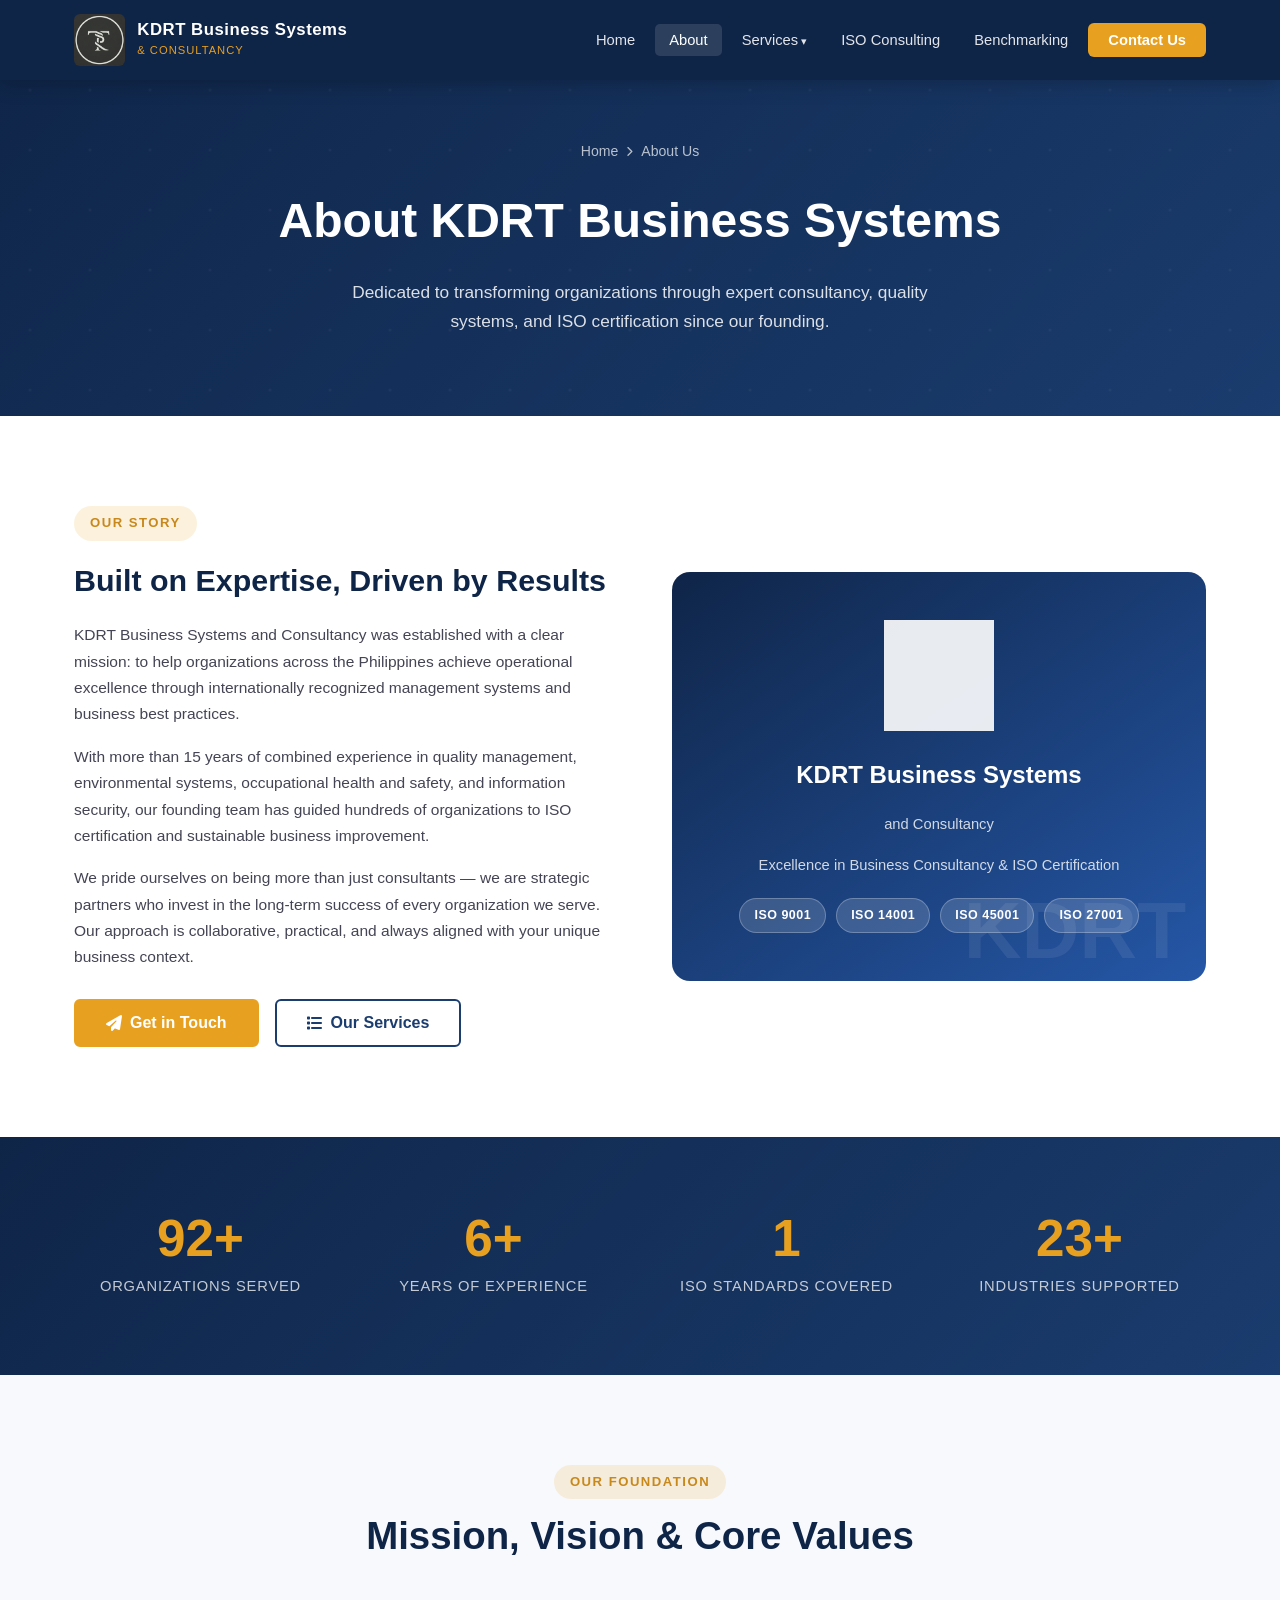
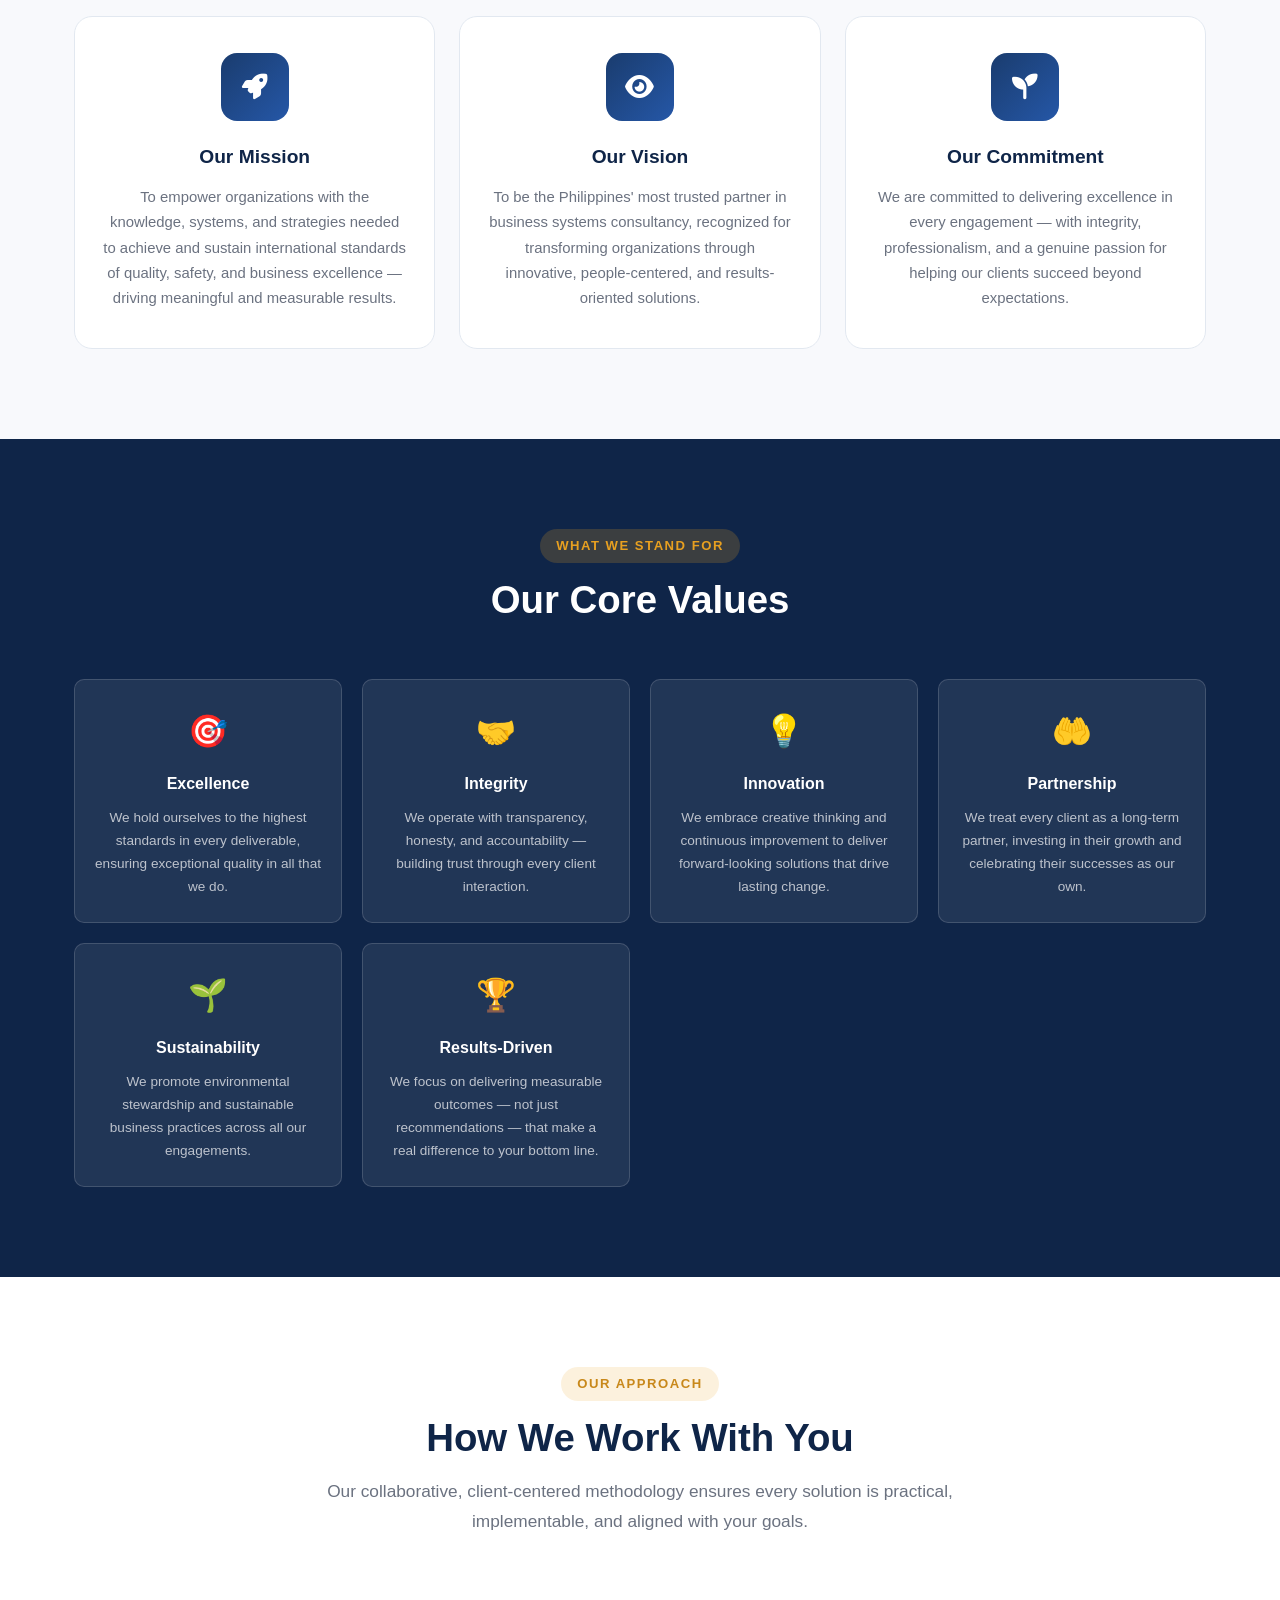
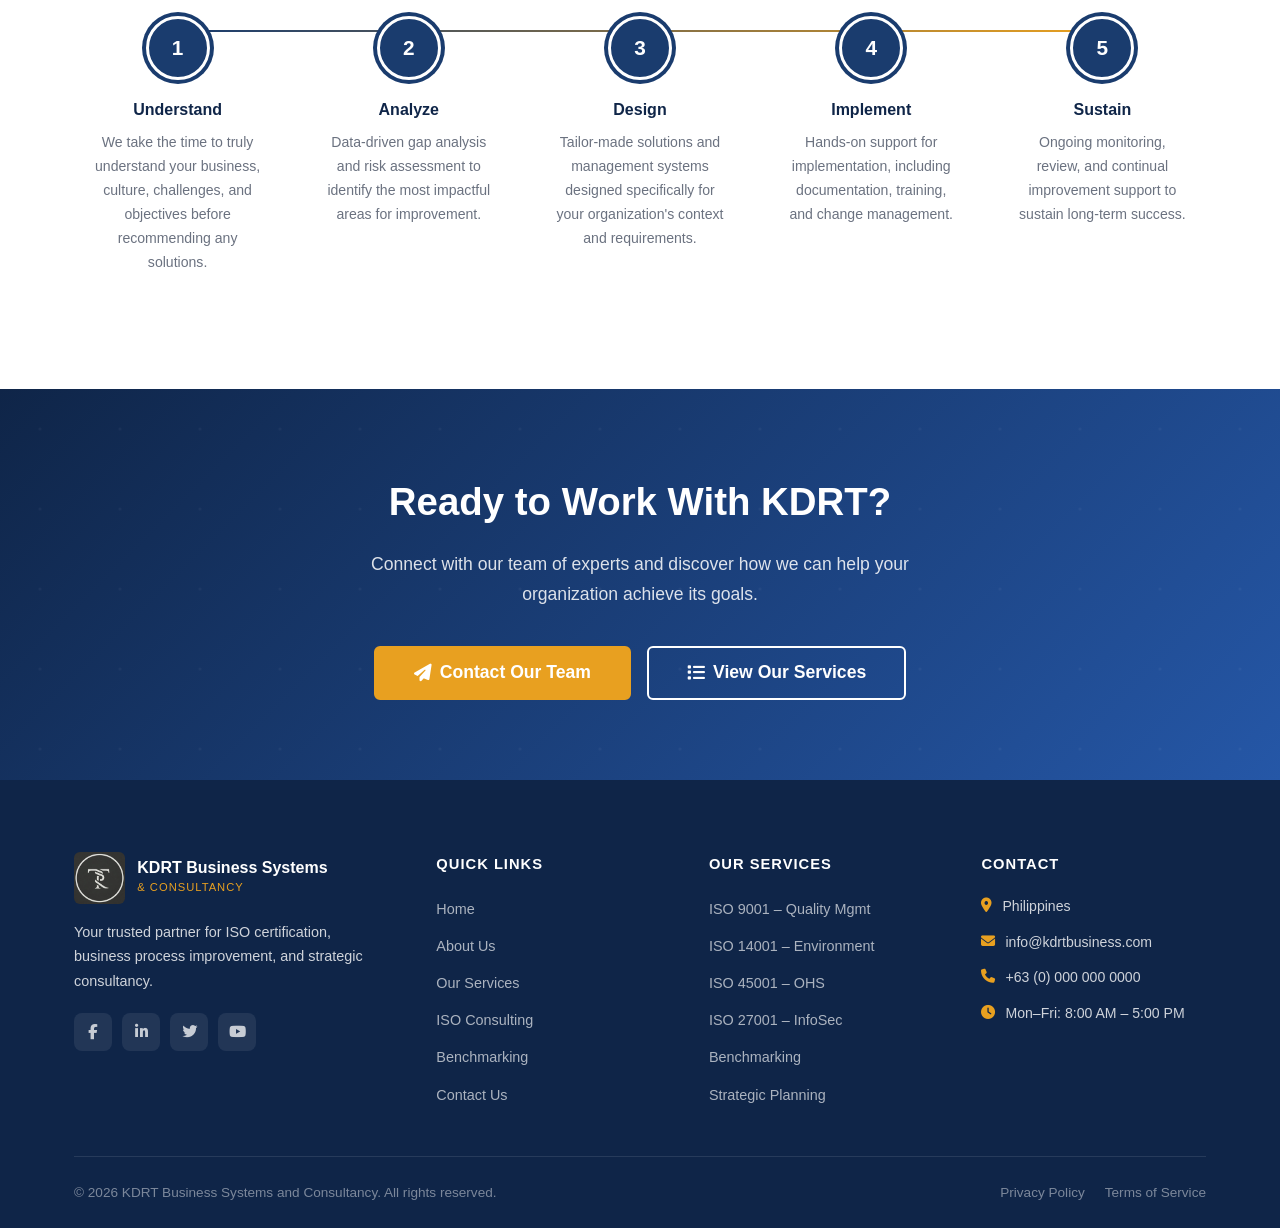
==== commit f6058ca6: "Fix: move all inline styles to CSS classes, add vendor prefixes, remove empty rulesets" ====
--- a/about.html
+++ b/about.html
@@ -69,24 +69,24 @@
                     <p>KDRT Business Systems and Consultancy was established with a clear mission: to help organizations across the Philippines achieve operational excellence through internationally recognized management systems and business best practices.</p>
                     <p>With more than 15 years of combined experience in quality management, environmental systems, occupational health and safety, and information security, our founding team has guided hundreds of organizations to ISO certification and sustainable business improvement.</p>
                     <p>We pride ourselves on being more than just consultants — we are strategic partners who invest in the long-term success of every organization we serve. Our approach is collaborative, practical, and always aligned with your unique business context.</p>
-                    <div style="display:flex; gap:16px; margin-top:28px; flex-wrap:wrap;">
+                    <div class="flex-actions">
                         <a href="contact.html" class="btn btn-primary"><i class="fas fa-paper-plane"></i> Get in Touch</a>
                         <a href="services.html" class="btn btn-outline-primary"><i class="fas fa-list"></i> Our Services</a>
                     </div>
                 </div>
                 <div data-animate="fadeInRight">
-                    <div class="story-visual" style="position:relative; overflow:hidden;">
+                    <div class="story-visual">
                         <img src="images/KDlogo.png" alt="KDRT Logo">
                         <h3>KDRT Business Systems</h3>
-                        <p style="opacity:0.8; margin-top:6px;">and Consultancy</p>
-                        <p style="margin-top:16px; font-size:0.95rem; opacity:0.75;">Excellence in Business Consultancy &amp; ISO Certification</p>
+                        <p class="story-visual-sub">and Consultancy</p>
+                        <p class="story-visual-tagline">Excellence in Business Consultancy &amp; ISO Certification</p>
                         <div class="cert-badges">
                             <span class="cert-badge">ISO 9001</span>
                             <span class="cert-badge">ISO 14001</span>
                             <span class="cert-badge">ISO 45001</span>
                             <span class="cert-badge">ISO 27001</span>
                         </div>
-                        <span style="font-size:5rem; font-weight:900; color:rgba(255,255,255,0.08); position:absolute; bottom:10px; right:20px; line-height:1;">KDRT</span>
+                        <span class="story-watermark">KDRT</span>
                     </div>
                 </div>
             </div>
@@ -148,8 +148,8 @@
     <section class="section section-dark">
         <div class="container">
             <div class="section-header text-center">
-                <span class="section-label" style="background:rgba(232,160,32,0.2); color:var(--accent);">What We Stand For</span>
-                <h2 class="section-title" style="color:var(--white);">Our Core Values</h2>
+                <span class="section-label section-label-light">What We Stand For</span>
+                <h2 class="section-title section-title-light">Our Core Values</h2>
             </div>
             <div class="values-grid">
                 <div class="value-card" data-animate="fadeInUp">
--- a/css/style.css
+++ b/css/style.css
@@ -364,6 +364,7 @@
 .hero-card {
     position: absolute;
     background: rgba(255,255,255,0.08);
+    -webkit-backdrop-filter: blur(10px);
     backdrop-filter: blur(10px);
     border: 1px solid rgba(255,255,255,0.15);
     border-radius: var(--radius-lg);
@@ -489,7 +490,7 @@
 .service-card:hover .service-icon { transform: scale(1.1) rotate(-5deg); }
 .service-card h3 { font-size: 1.15rem; font-weight: 700; color: var(--primary-dark); margin-bottom: 10px; }
 .service-card p { font-size: 0.92rem; color: var(--text-light); margin-bottom: 18px; }
-.service-card .learn-more {
+.learn-more {
     color: var(--primary-light);
     font-size: 0.9rem;
     font-weight: 600;
@@ -880,6 +881,8 @@
 .story-visual {
     background: linear-gradient(145deg, var(--primary-dark), var(--primary-light));
     border-radius: var(--radius-lg);
+    position: relative;
+    overflow: hidden;
     padding: 48px 36px;
     color: var(--white);
     text-align: center;
@@ -970,7 +973,6 @@
 .value-card p { font-size: 0.85rem; color: rgba(255,255,255,0.7); }
 
 /* Services Page */
-.services-hero { }
 .services-intro-grid { display: grid; grid-template-columns: 1.2fr 1fr; gap: 64px; align-items: center; }
 .services-list-full { display: flex; flex-direction: column; gap: 40px; }
 .service-row {
@@ -1098,7 +1100,6 @@
     padding-bottom: 48px;
     border-bottom: 1px solid rgba(255,255,255,0.1);
 }
-.footer-brand { }
 .footer-logo-wrap { display: flex; align-items: center; gap: 12px; margin-bottom: 16px; }
 .footer-logo { height: 52px; width: auto; border-radius: 6px; }
 .footer-brand-name { font-size: 1rem; font-weight: 800; color: var(--white); line-height: 1.2; }
@@ -1158,6 +1159,80 @@
 
 /* === Page: No-hero pages === */
 .page-content { padding-top: var(--navbar-height); }
+
+/* === Utility / Component Classes === */
+.why-intro-p { color: var(--text-light); margin-bottom: 8px; }
+.section-cta-wrap { margin-top: 32px; }
+.mt-20 { margin-top: 20px; }
+.flex-actions { display: flex; gap: 16px; margin-top: 28px; flex-wrap: wrap; }
+.text-desc { color: var(--text-mid); margin-bottom: 16px; }
+.text-desc-lg { color: var(--text-mid); margin-bottom: 24px; }
+.text-desc-xl { color: var(--text-mid); margin-bottom: 28px; }
+.section-label-light { background: rgba(232,160,32,0.2); color: var(--accent); }
+.section-title-light { color: var(--white); }
+.section-desc-light { color: rgba(255,255,255,0.75); }
+/* Story visual helpers */
+.story-visual-sub { opacity: 0.8; margin-top: 6px; }
+.story-visual-tagline { margin-top: 16px; font-size: 0.95rem; opacity: 0.75; }
+.story-watermark {
+    font-size: 5rem;
+    font-weight: 900;
+    color: rgba(255,255,255,0.08);
+    position: absolute;
+    bottom: 10px;
+    right: 20px;
+    line-height: 1;
+}
+/* Services mini grid */
+.services-mini-grid { display: grid; grid-template-columns: 1fr 1fr; gap: 16px; }
+.services-mini-card {
+    background: var(--off-white);
+    border-radius: var(--radius-lg);
+    padding: 24px;
+    text-align: center;
+    border: 1px solid var(--border);
+}
+.services-mini-card i {
+    font-size: 2rem;
+    color: var(--primary);
+    margin-bottom: 10px;
+    display: block;
+}
+.services-mini-card strong {
+    font-size: 0.9rem;
+    color: var(--primary-dark);
+    display: block;
+    margin-bottom: 4px;
+}
+.services-mini-card span { font-size: 0.8rem; color: var(--text-light); }
+/* ISO card header colour variants */
+.iso-card-header--green { background: linear-gradient(135deg, #1a5a2e, #2d8a48); }
+.iso-card-header--orange { background: linear-gradient(135deg, #7a2c00, #c45500); }
+.iso-card-header--navy { background: linear-gradient(135deg, #1a2a5e, #2e4496); }
+/* Benchmarking */
+.benchmark-visual-sub { margin-top: 8px; }
+/* Contact page */
+.contact-social-box {
+    background: var(--off-white);
+    border-radius: var(--radius-lg);
+    padding: 28px;
+    border: 1px solid var(--border);
+    margin-top: 24px;
+}
+.contact-social-box h4 { font-size: 1rem; font-weight: 700; color: var(--primary-dark); margin-bottom: 16px; }
+.contact-cta-box {
+    background: linear-gradient(135deg, var(--primary-dark), var(--primary));
+    border-radius: var(--radius-lg);
+    padding: 28px;
+    margin-top: 24px;
+    color: var(--white);
+}
+.contact-cta-box h4 { font-size: 1rem; font-weight: 700; margin-bottom: 16px; color: var(--white); }
+.contact-cta-box ul { display: flex; flex-direction: column; gap: 10px; }
+.contact-cta-box li { display: flex; align-items: center; gap: 10px; font-size: 0.9rem; color: rgba(255,255,255,0.85); }
+.contact-cta-box li i { color: var(--accent); }
+.btn-full { width: 100%; justify-content: center; }
+.map-note { font-size: 0.82rem; }
 
 /* === Responsive === */
 @media (max-width: 1024px) {
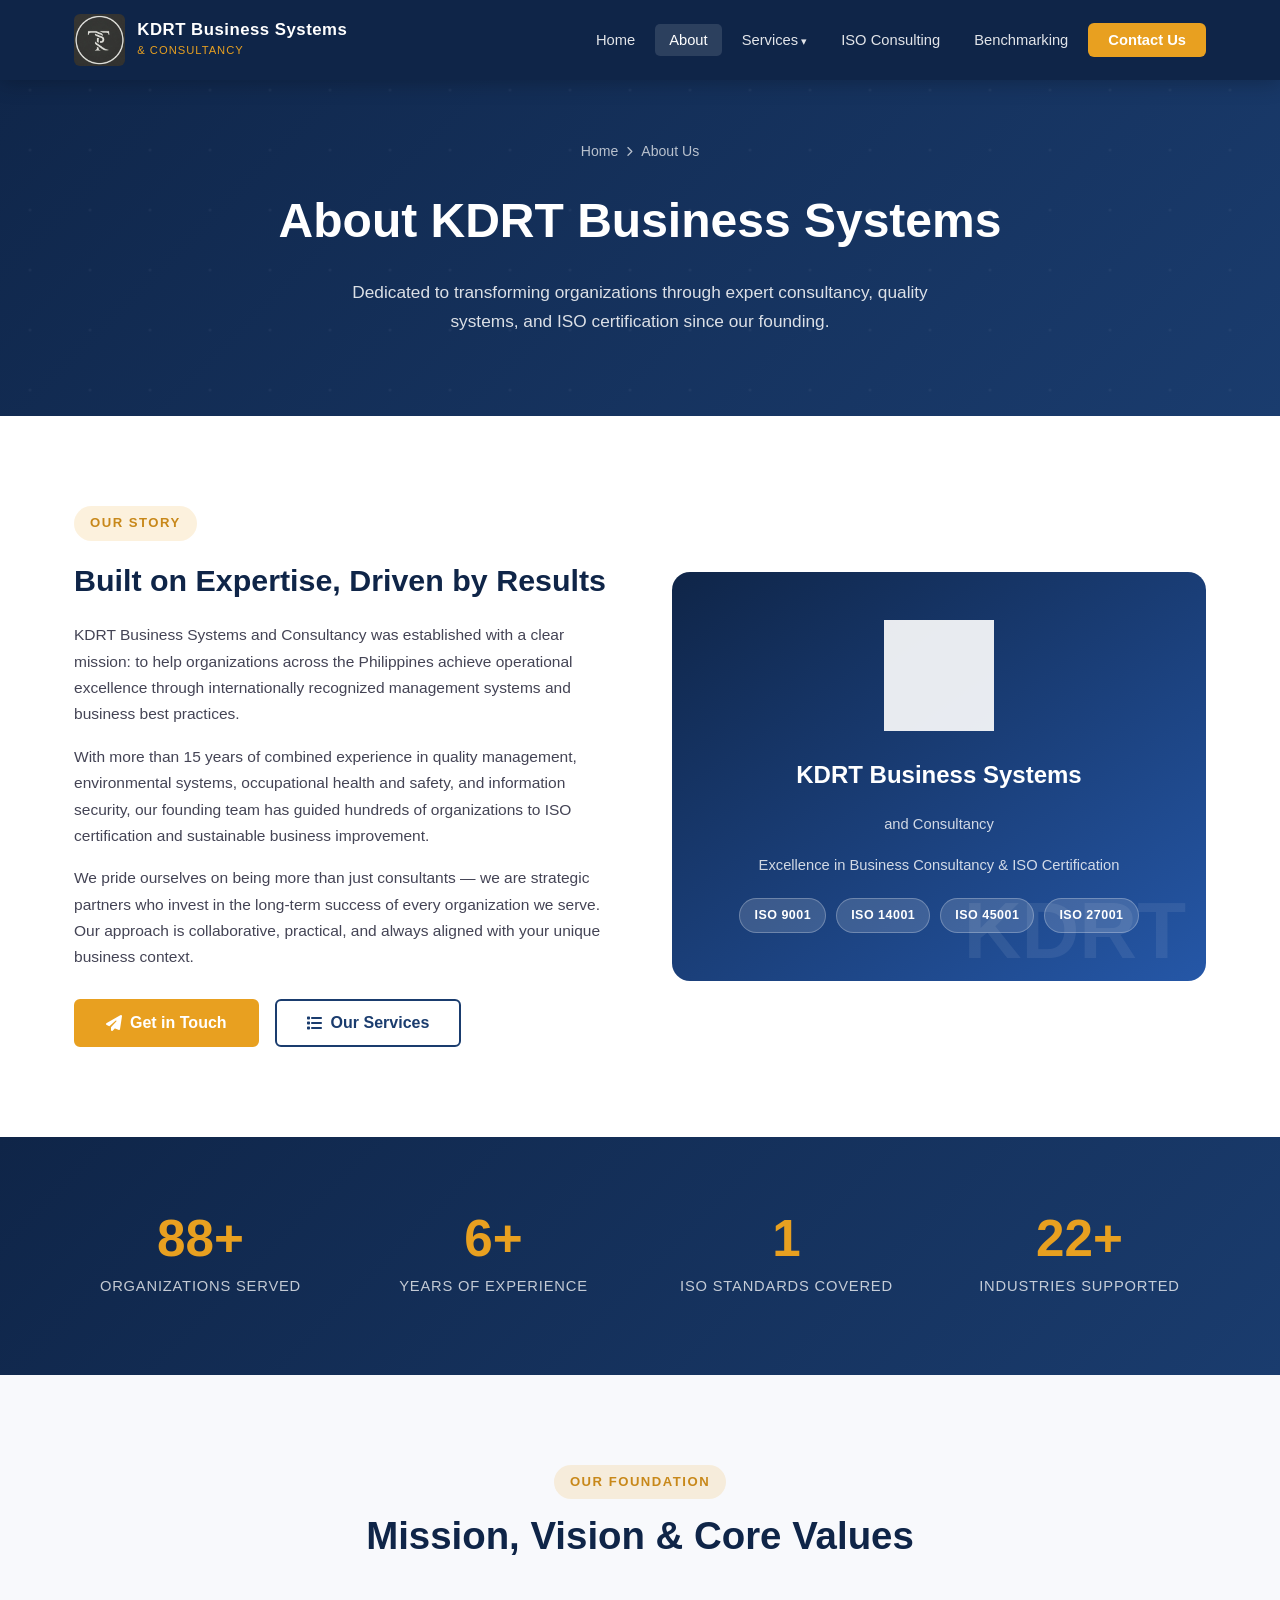
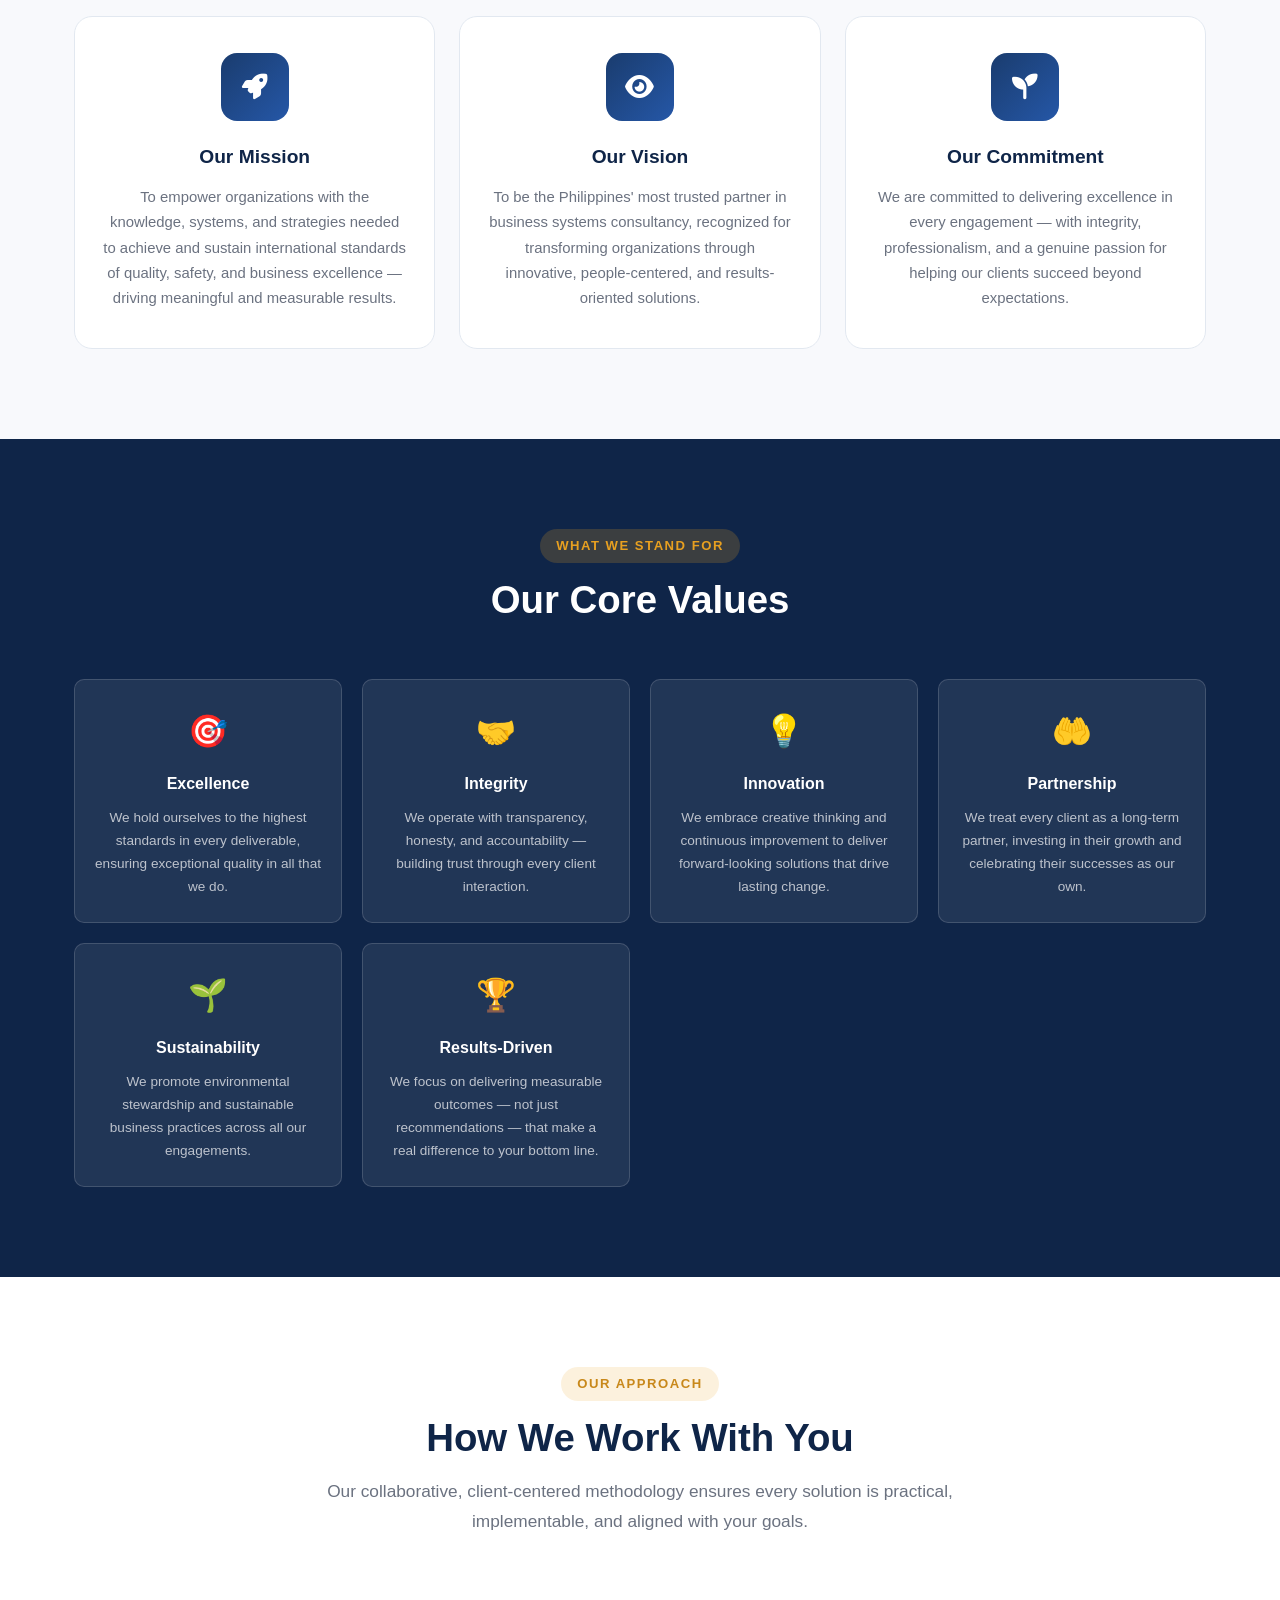
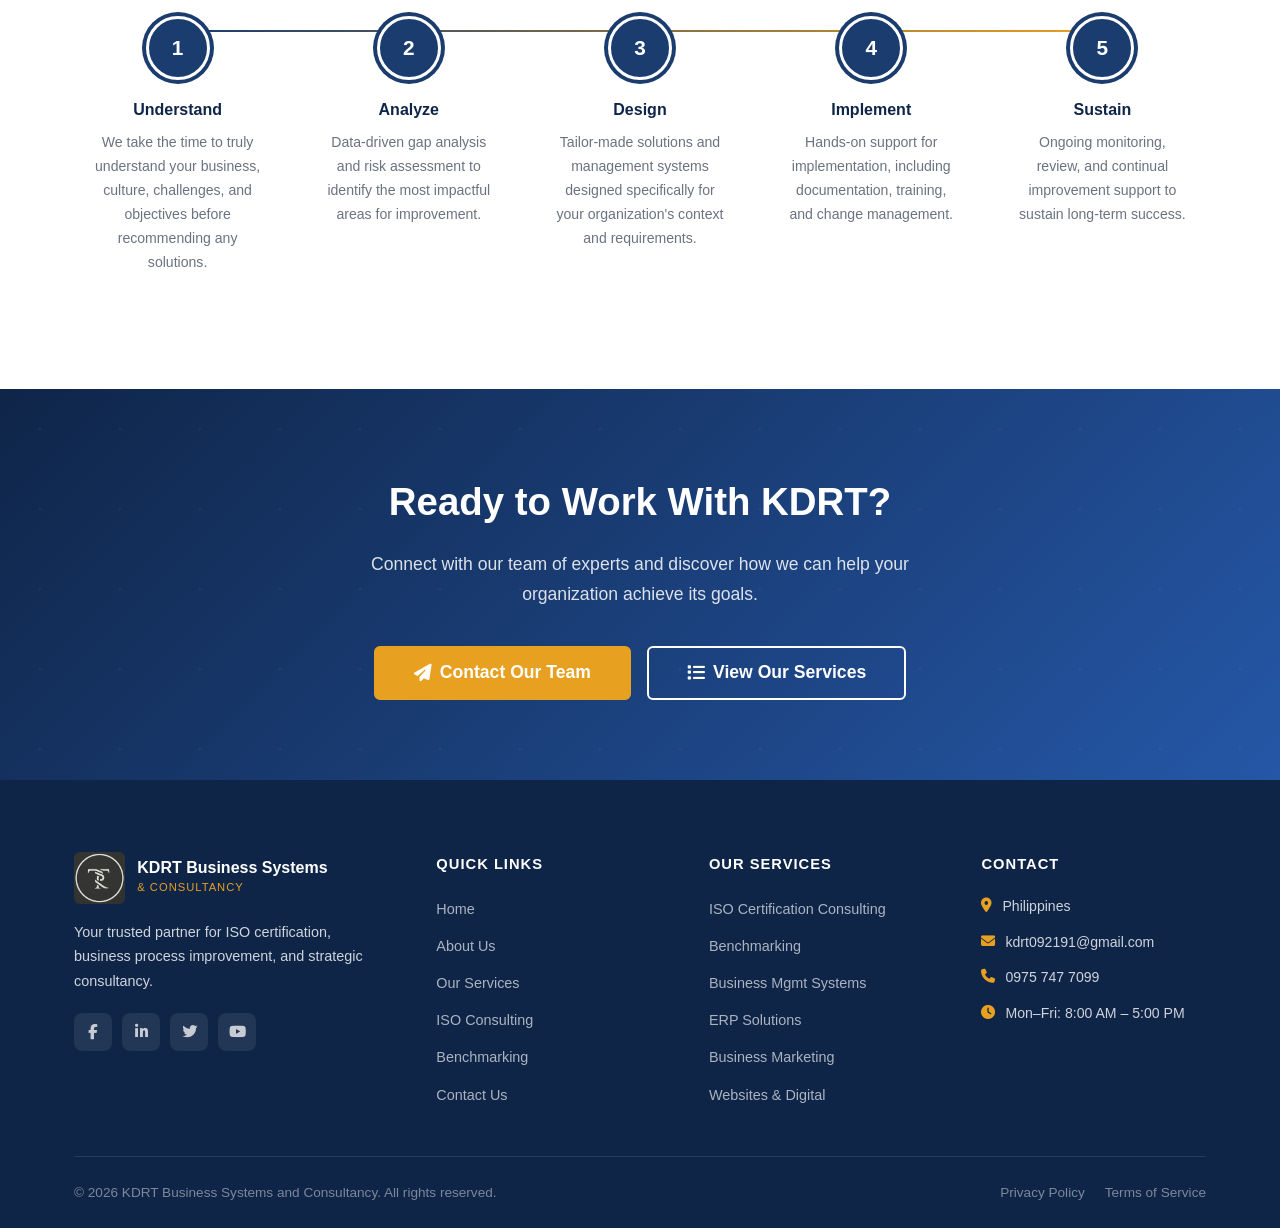
==== commit 223f5023: "Add new services (BMS, Business Solutions, ERP, Marketing, Websites) and update contact info" ====
--- a/about.html
+++ b/about.html
@@ -256,7 +256,7 @@
                     </div>
                     <p>Your trusted partner for ISO certification, business process improvement, and strategic consultancy.</p>
                     <div class="footer-social">
-                        <a href="#" aria-label="Facebook"><i class="fab fa-facebook-f"></i></a>
+                        <a href="https://www.facebook.com/kdrtbusiness.systems" aria-label="Facebook" target="_blank" rel="noopener"><i class="fab fa-facebook-f"></i></a>
                         <a href="#" aria-label="LinkedIn"><i class="fab fa-linkedin-in"></i></a>
                         <a href="#" aria-label="Twitter"><i class="fab fa-twitter"></i></a>
                         <a href="#" aria-label="YouTube"><i class="fab fa-youtube"></i></a>
@@ -276,20 +276,20 @@
                 <div class="footer-col">
                     <h4>Our Services</h4>
                     <ul class="footer-links">
-                        <li><a href="iso.html">ISO 9001 – Quality Mgmt</a></li>
-                        <li><a href="iso.html">ISO 14001 – Environment</a></li>
-                        <li><a href="iso.html">ISO 45001 – OHS</a></li>
-                        <li><a href="iso.html">ISO 27001 – InfoSec</a></li>
+                        <li><a href="iso.html">ISO Certification Consulting</a></li>
                         <li><a href="benchmarking.html">Benchmarking</a></li>
-                        <li><a href="services.html">Strategic Planning</a></li>
+                        <li><a href="services.html">Business Mgmt Systems</a></li>
+                        <li><a href="services.html">ERP Solutions</a></li>
+                        <li><a href="services.html">Business Marketing</a></li>
+                        <li><a href="services.html">Websites &amp; Digital</a></li>
                     </ul>
                 </div>
                 <div class="footer-col">
                     <h4>Contact</h4>
                     <div class="footer-contact-items">
                         <div class="footer-contact-item"><i class="fas fa-map-marker-alt"></i><span>Philippines</span></div>
-                        <div class="footer-contact-item"><i class="fas fa-envelope"></i><span>info@kdrtbusiness.com</span></div>
-                        <div class="footer-contact-item"><i class="fas fa-phone"></i><span>+63 (0) 000 000 0000</span></div>
+                        <div class="footer-contact-item"><i class="fas fa-envelope"></i><span>kdrt092191@gmail.com</span></div>
+                        <div class="footer-contact-item"><i class="fas fa-phone"></i><span>0975 747 7099</span></div>
                         <div class="footer-contact-item"><i class="fas fa-clock"></i><span>Mon–Fri: 8:00 AM – 5:00 PM</span></div>
                     </div>
                 </div>
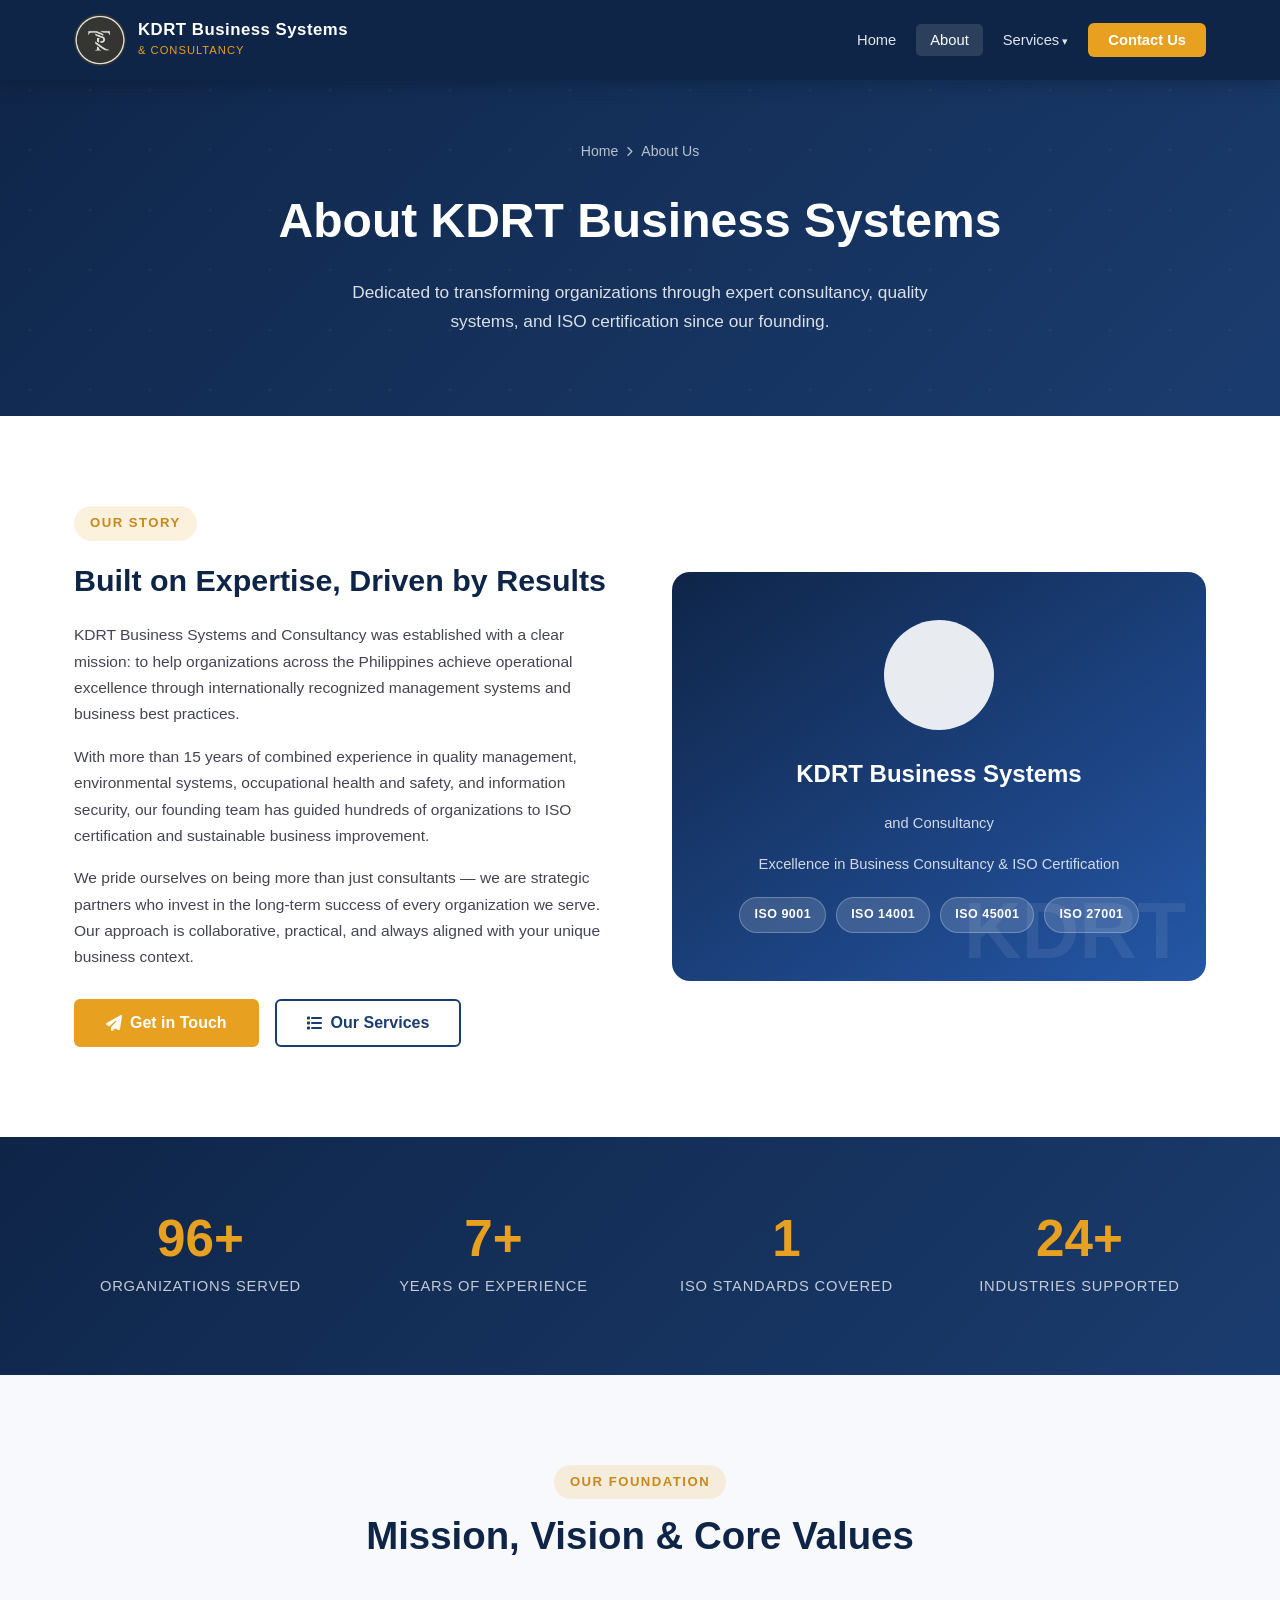
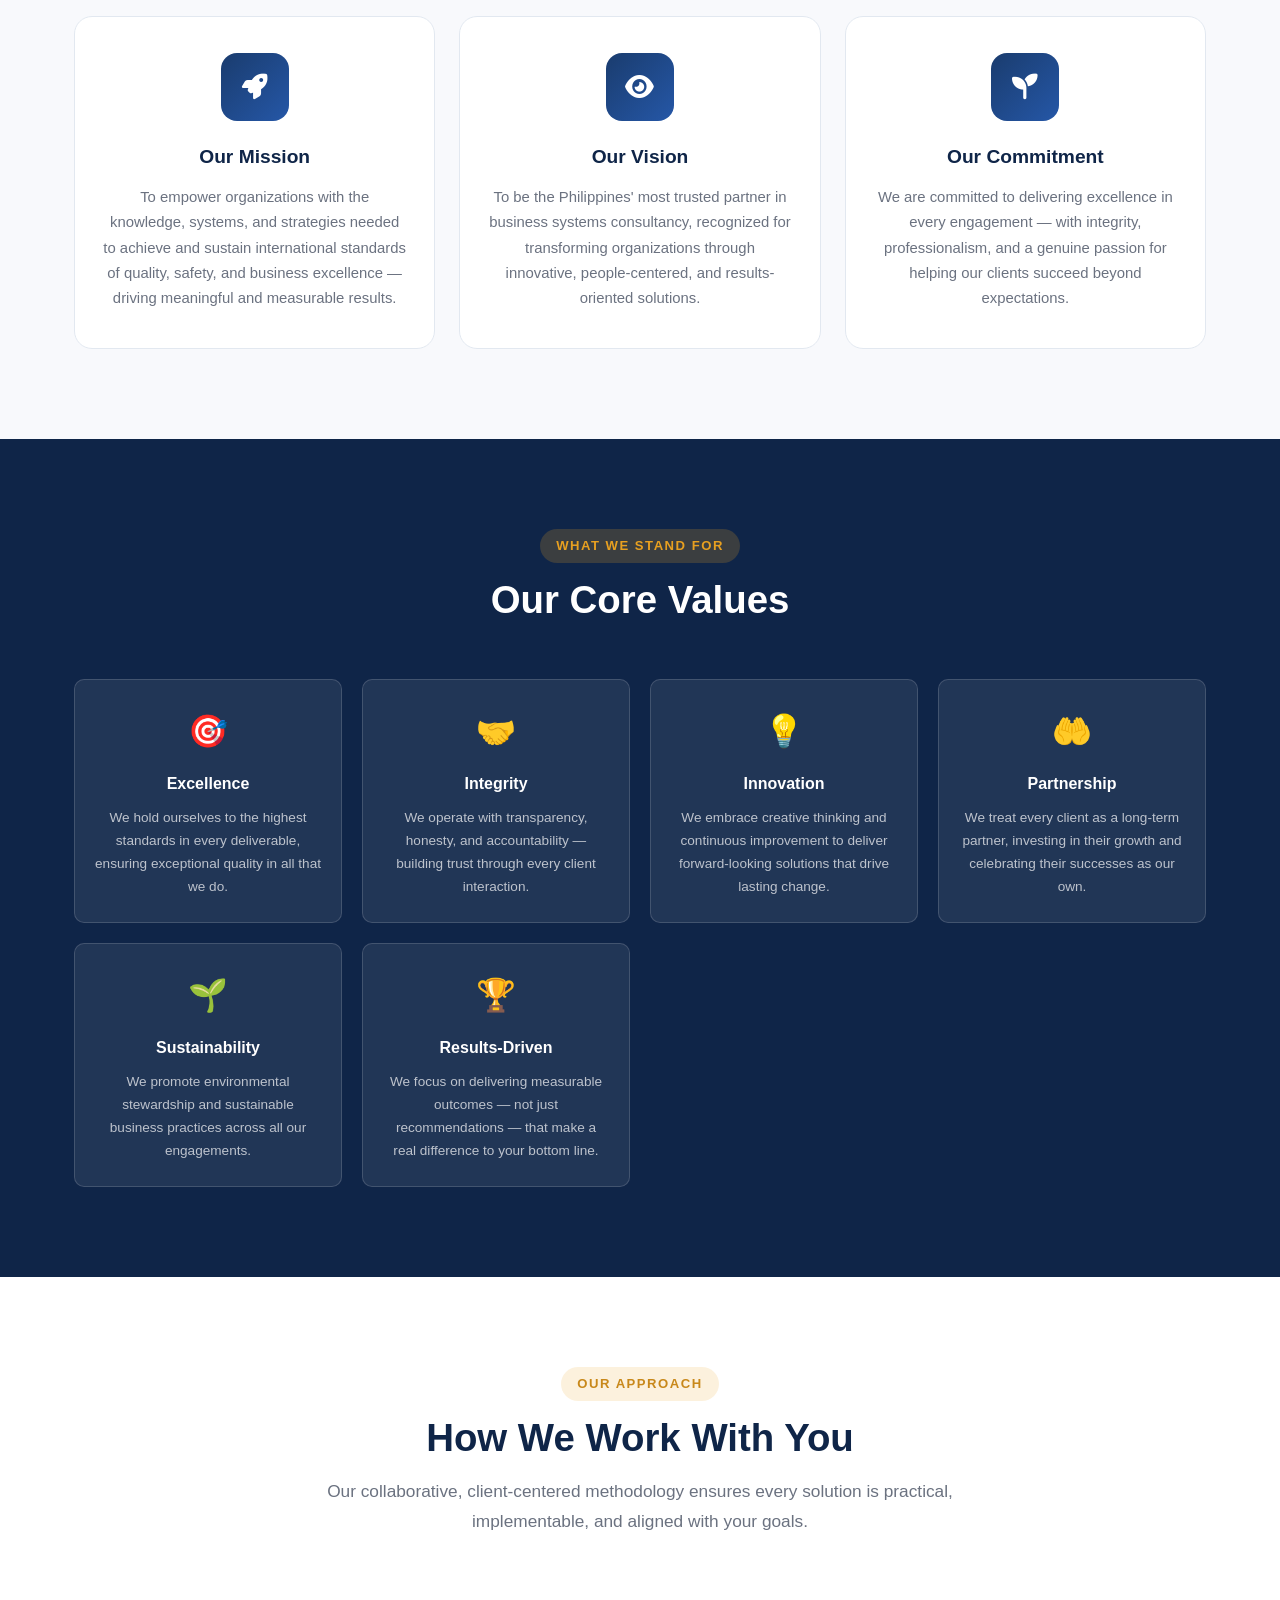
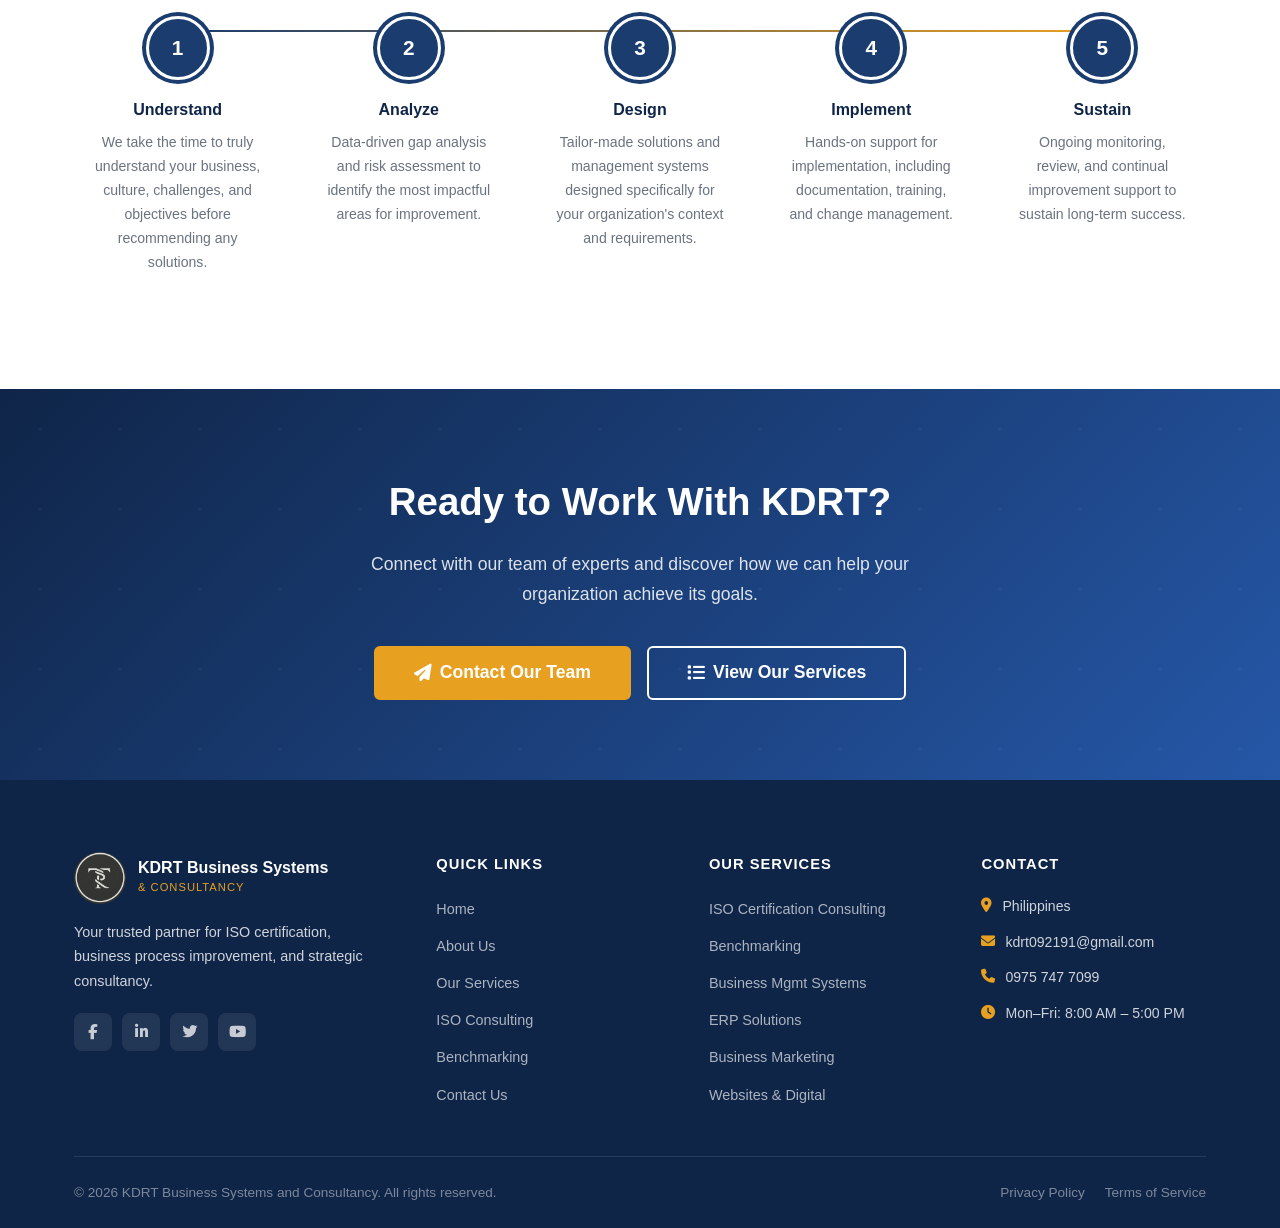
==== commit 3f5449d3: "Update navbar dropdowns: add all services, add section anchor IDs" ====
--- a/about.html
+++ b/about.html
@@ -31,10 +31,12 @@
                             <li><a href="services.html">All Services</a></li>
                             <li><a href="iso.html">ISO Certification</a></li>
                             <li><a href="benchmarking.html">Benchmarking</a></li>
+                            <li><a href="services.html#bms">Business Mgmt Systems</a></li>
+                            <li><a href="services.html#erp">ERP Solutions</a></li>
+                            <li><a href="services.html#marketing">Business Marketing</a></li>
+                            <li><a href="services.html#websites">Websites</a></li>
                         </ul>
                     </li>
-                    <li><a href="iso.html">ISO Consulting</a></li>
-                    <li><a href="benchmarking.html">Benchmarking</a></li>
                     <li><a href="contact.html" class="nav-cta">Contact Us</a></li>
                 </ul>
                 <button class="mobile-menu-btn" aria-label="Toggle menu">
--- a/css/style.css
+++ b/css/style.css
@@ -157,8 +157,9 @@
 }
 .navbar-logo {
     height: 52px;
-    width: auto;
-    border-radius: 6px;
+    width: 52px;
+    border-radius: 50%;
+    object-fit: cover;
 }
 .navbar-brand-text { display: flex; flex-direction: column; }
 .brand-name {
@@ -561,7 +562,9 @@
 .why-placeholder-content { position: relative; z-index: 1; }
 .why-placeholder-content .logo-large {
     width: 100px;
-    height: auto;
+    height: 100px;
+    border-radius: 50%;
+    object-fit: cover;
     margin: 0 auto 24px;
     filter: brightness(0) invert(1);
     opacity: 0.9;
@@ -892,7 +895,7 @@
     align-items: center;
     justify-content: center;
 }
-.story-visual img { width: 110px; height: auto; margin: 0 auto 24px; filter: brightness(0) invert(1); opacity: 0.9; }
+.story-visual img { width: 110px; height: 110px; border-radius: 50%; object-fit: cover; margin: 0 auto 24px; filter: brightness(0) invert(1); opacity: 0.9; }
 .story-visual h3 { font-size: 1.5rem; font-weight: 800; margin-bottom: 10px; }
 .story-visual p { font-size: 0.92rem; opacity: 0.8; }
 .story-year {
@@ -1101,7 +1104,7 @@
     border-bottom: 1px solid rgba(255,255,255,0.1);
 }
 .footer-logo-wrap { display: flex; align-items: center; gap: 12px; margin-bottom: 16px; }
-.footer-logo { height: 52px; width: auto; border-radius: 6px; }
+.footer-logo { height: 52px; width: 52px; border-radius: 50%; object-fit: cover; }
 .footer-brand-name { font-size: 1rem; font-weight: 800; color: var(--white); line-height: 1.2; }
 .footer-brand-sub { font-size: 0.7rem; color: var(--accent); font-weight: 500; text-transform: uppercase; letter-spacing: 1px; }
 .footer-brand p { font-size: 0.9rem; margin-bottom: 20px; line-height: 1.7; }
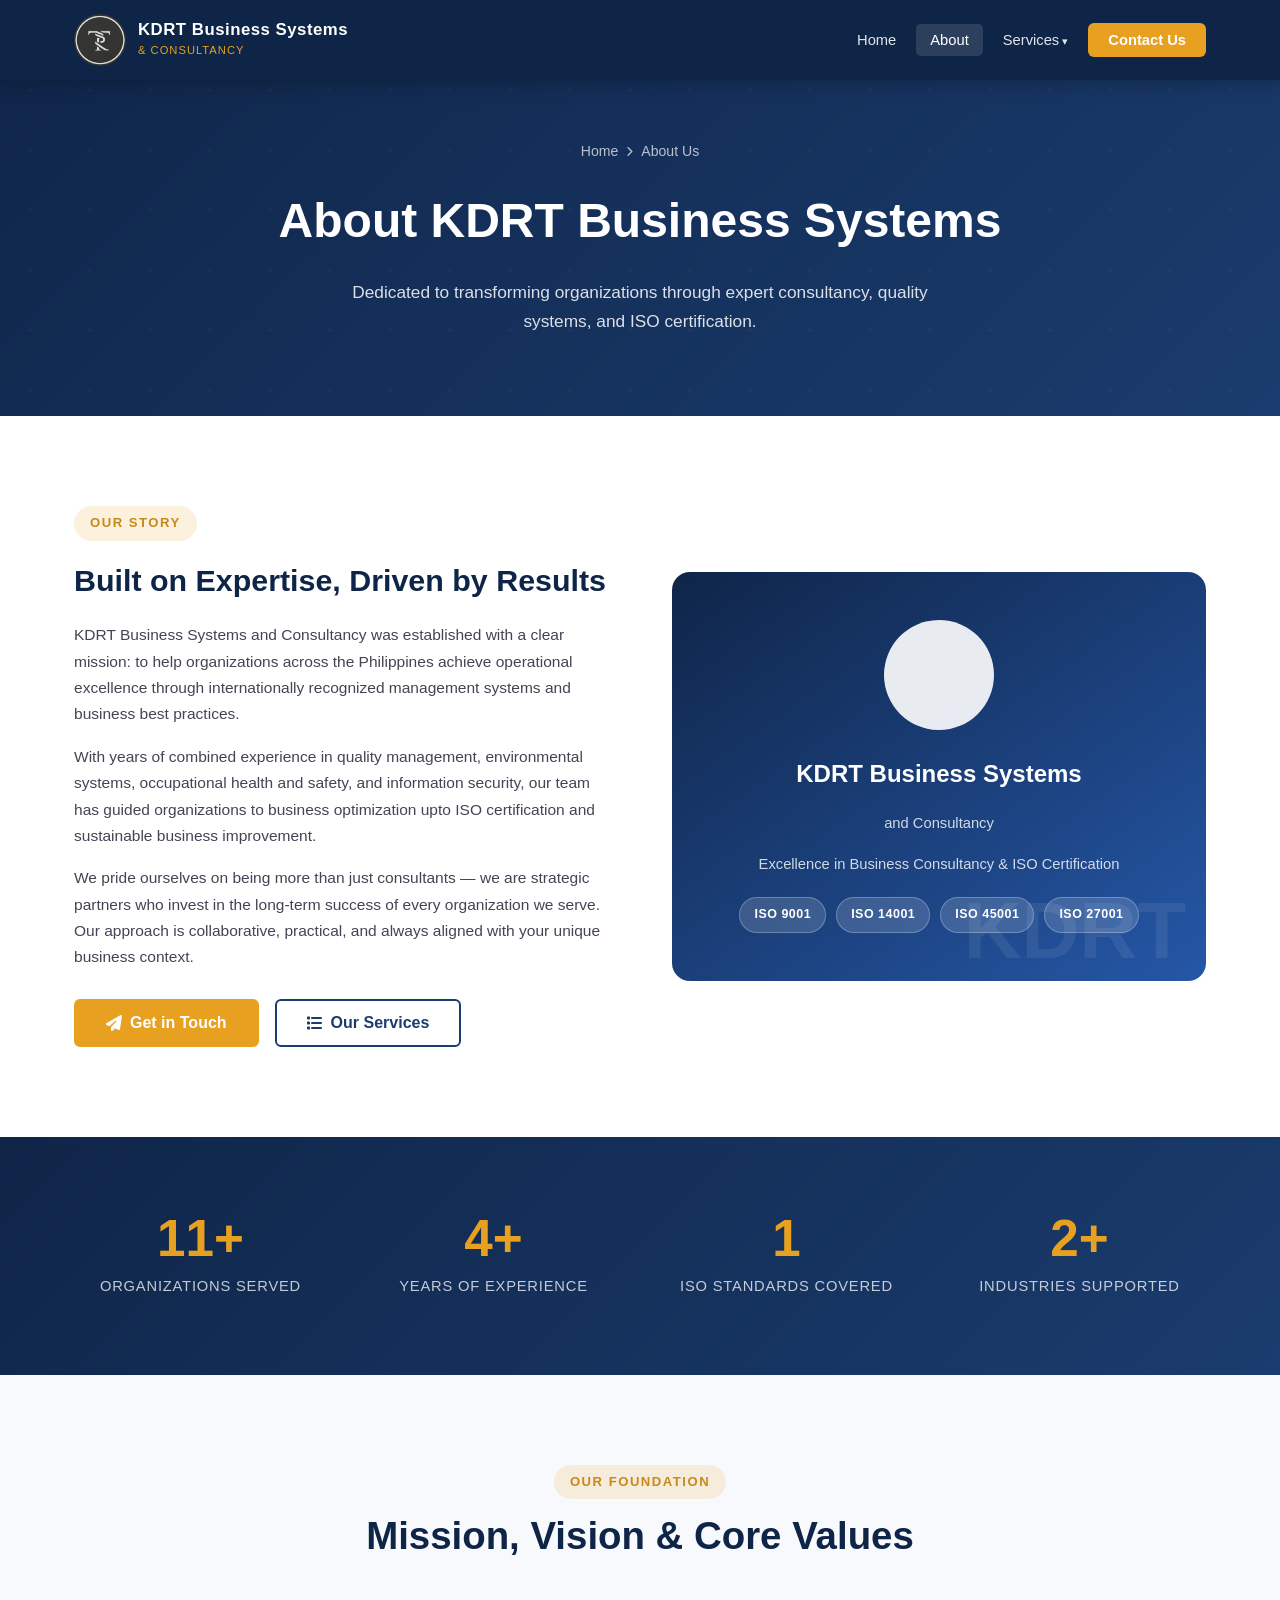
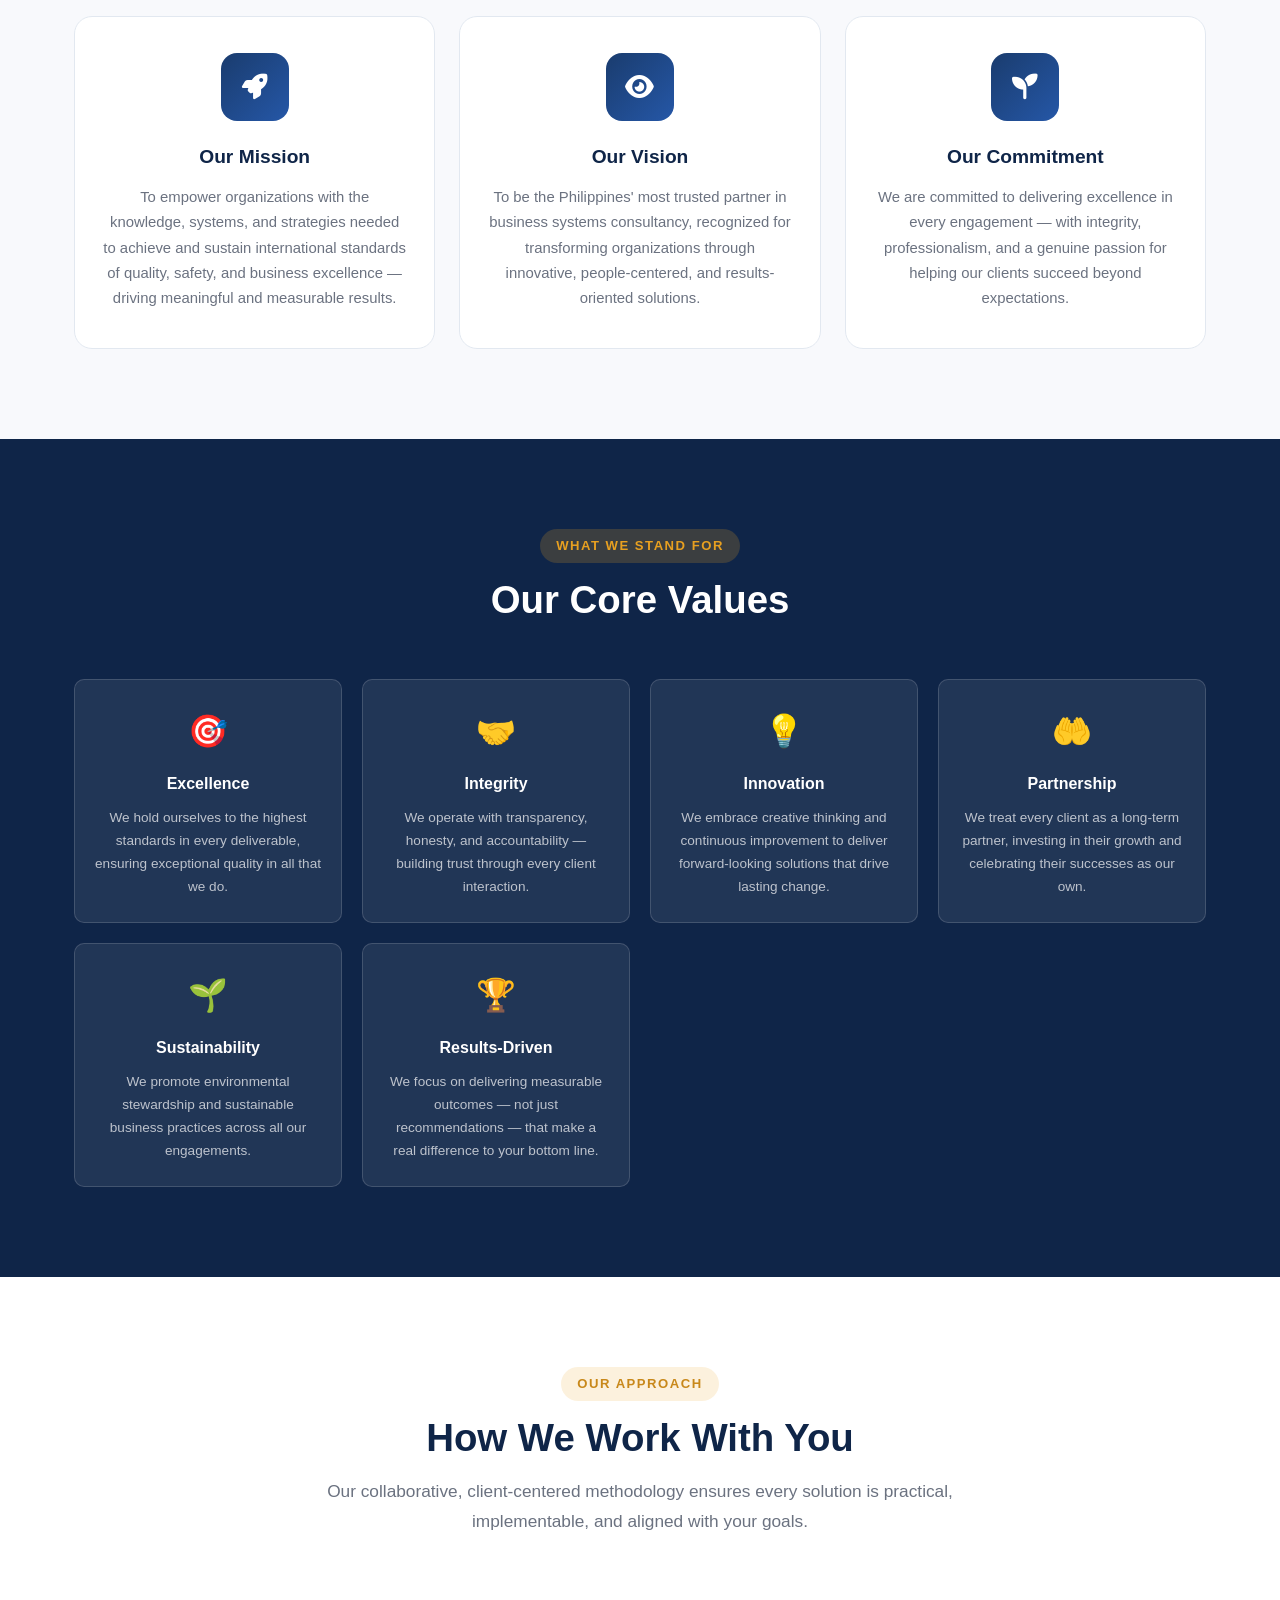
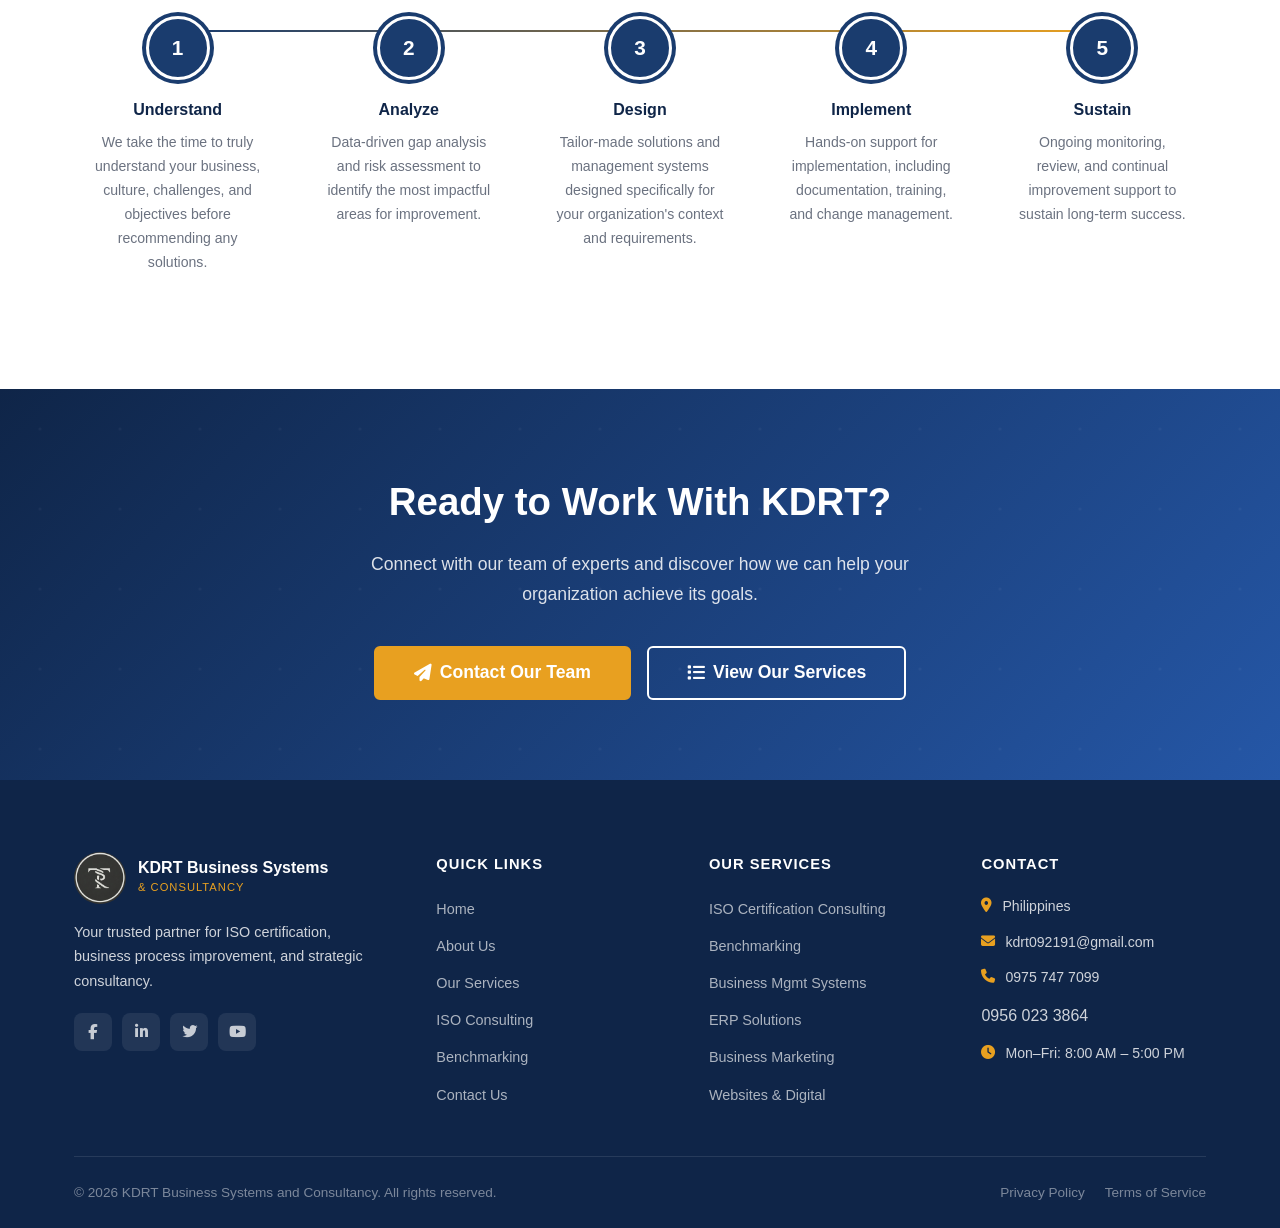
==== commit 387f1c38: "Update company information and contact details" ====
--- a/about.html
+++ b/about.html
@@ -56,7 +56,7 @@
                     <span>About Us</span>
                 </div>
                 <h1>About KDRT Business Systems</h1>
-                <p>Dedicated to transforming organizations through expert consultancy, quality systems, and ISO certification since our founding.</p>
+                <p>Dedicated to transforming organizations through expert consultancy, quality systems, and ISO certification.</p>
             </div>
         </div>
     </section>
@@ -69,7 +69,7 @@
                     <span class="section-label">Our Story</span>
                     <h2>Built on Expertise, Driven by Results</h2>
                     <p>KDRT Business Systems and Consultancy was established with a clear mission: to help organizations across the Philippines achieve operational excellence through internationally recognized management systems and business best practices.</p>
-                    <p>With more than 15 years of combined experience in quality management, environmental systems, occupational health and safety, and information security, our founding team has guided hundreds of organizations to ISO certification and sustainable business improvement.</p>
+                    <p>With years of combined experience in quality management, environmental systems, occupational health and safety, and information security, our team has guided organizations to business optimization upto ISO certification and sustainable business improvement.</p>
                     <p>We pride ourselves on being more than just consultants — we are strategic partners who invest in the long-term success of every organization we serve. Our approach is collaborative, practical, and always aligned with your unique business context.</p>
                     <div class="flex-actions">
                         <a href="contact.html" class="btn btn-primary"><i class="fas fa-paper-plane"></i> Get in Touch</a>
@@ -100,19 +100,19 @@
         <div class="container">
             <div class="stats-grid">
                 <div class="stat-item" data-animate="fadeInUp">
-                    <span class="stat-number" data-target="200">200+</span>
+                    <span class="stat-number" data-target="20">20+</span>
                     <span class="stat-label">Organizations Served</span>
                 </div>
                 <div class="stat-item" data-animate="fadeInUp">
-                    <span class="stat-number" data-target="15">15+</span>
+                    <span class="stat-number" data-target="8">8+</span>
                     <span class="stat-label">Years of Experience</span>
                 </div>
                 <div class="stat-item" data-animate="fadeInUp">
-                    <span class="stat-number" data-target="4">4</span>
+                    <span class="stat-number" data-target="2">2</span>
                     <span class="stat-label">ISO Standards Covered</span>
                 </div>
                 <div class="stat-item" data-animate="fadeInUp">
-                    <span class="stat-number" data-target="50">50+</span>
+                    <span class="stat-number" data-target="5">5+</span>
                     <span class="stat-label">Industries Supported</span>
                 </div>
             </div>
@@ -291,7 +291,7 @@
                     <div class="footer-contact-items">
                         <div class="footer-contact-item"><i class="fas fa-map-marker-alt"></i><span>Philippines</span></div>
                         <div class="footer-contact-item"><i class="fas fa-envelope"></i><span>kdrt092191@gmail.com</span></div>
-                        <div class="footer-contact-item"><i class="fas fa-phone"></i><span>0975 747 7099</span></div>
+                        <div class="footer-contact-item"><i class="fas fa-phone"></i><span>0975 747 7099</span></div><span>0956 023 3864</span>
                         <div class="footer-contact-item"><i class="fas fa-clock"></i><span>Mon–Fri: 8:00 AM – 5:00 PM</span></div>
                     </div>
                 </div>
--- a/css/style.css
+++ b/css/style.css
@@ -1102,6 +1102,7 @@
     gap: 48px;
     padding-bottom: 48px;
     border-bottom: 1px solid rgba(255,255,255,0.1);
+    align-items: start;
 }
 .footer-logo-wrap { display: flex; align-items: center; gap: 12px; margin-bottom: 16px; }
 .footer-logo { height: 52px; width: 52px; border-radius: 50%; object-fit: cover; }
